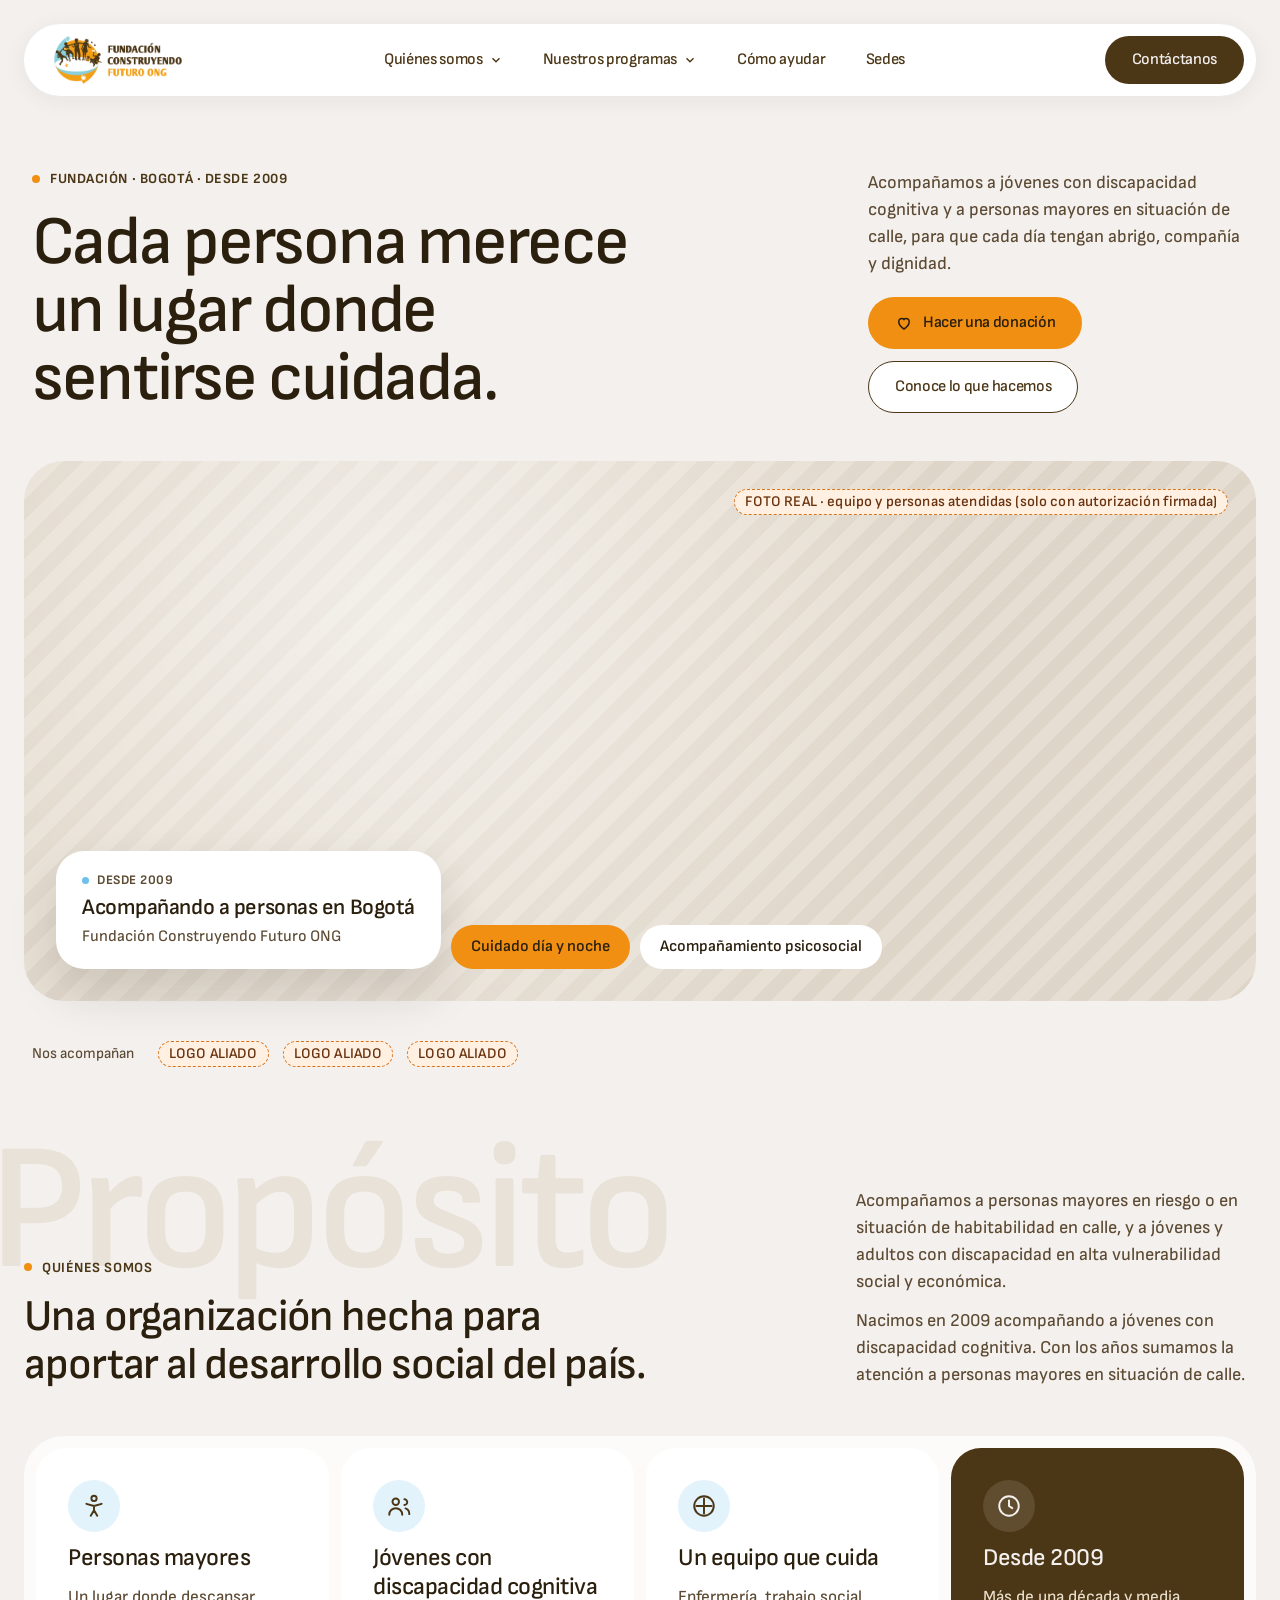
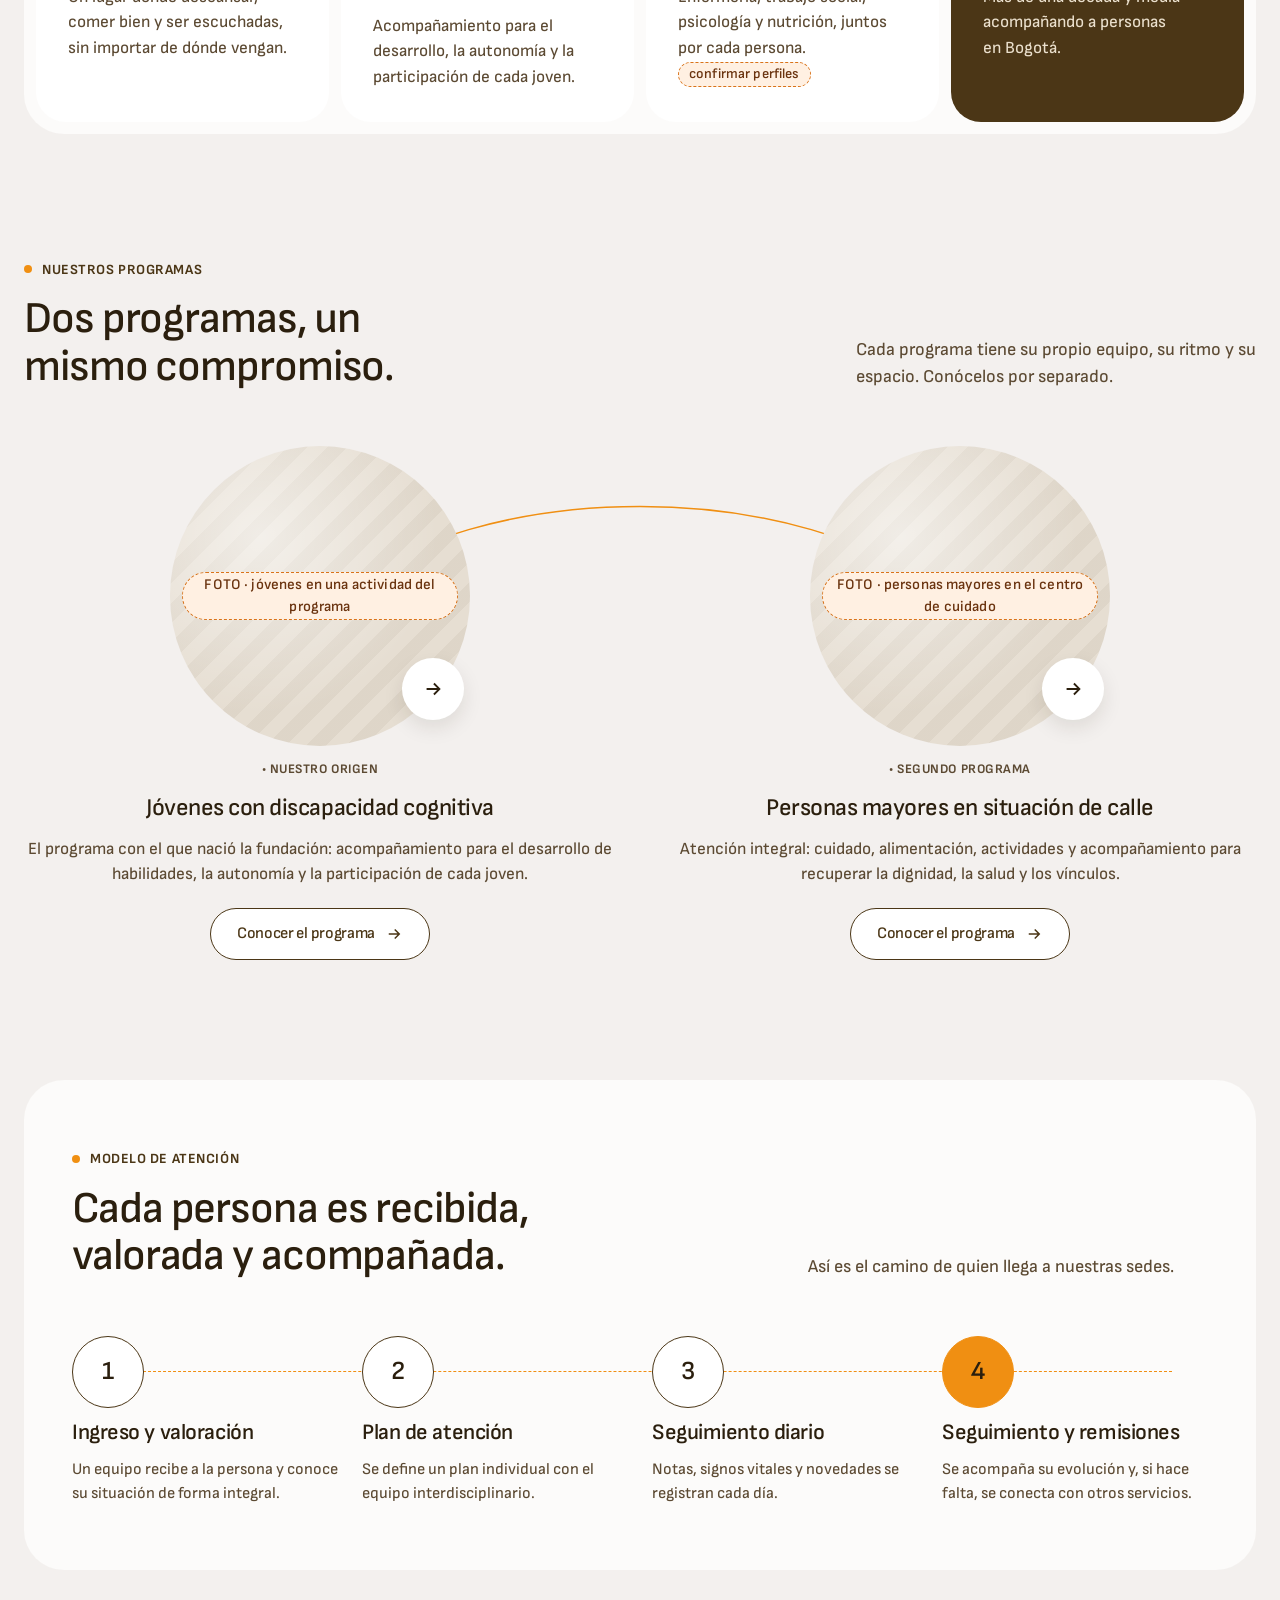
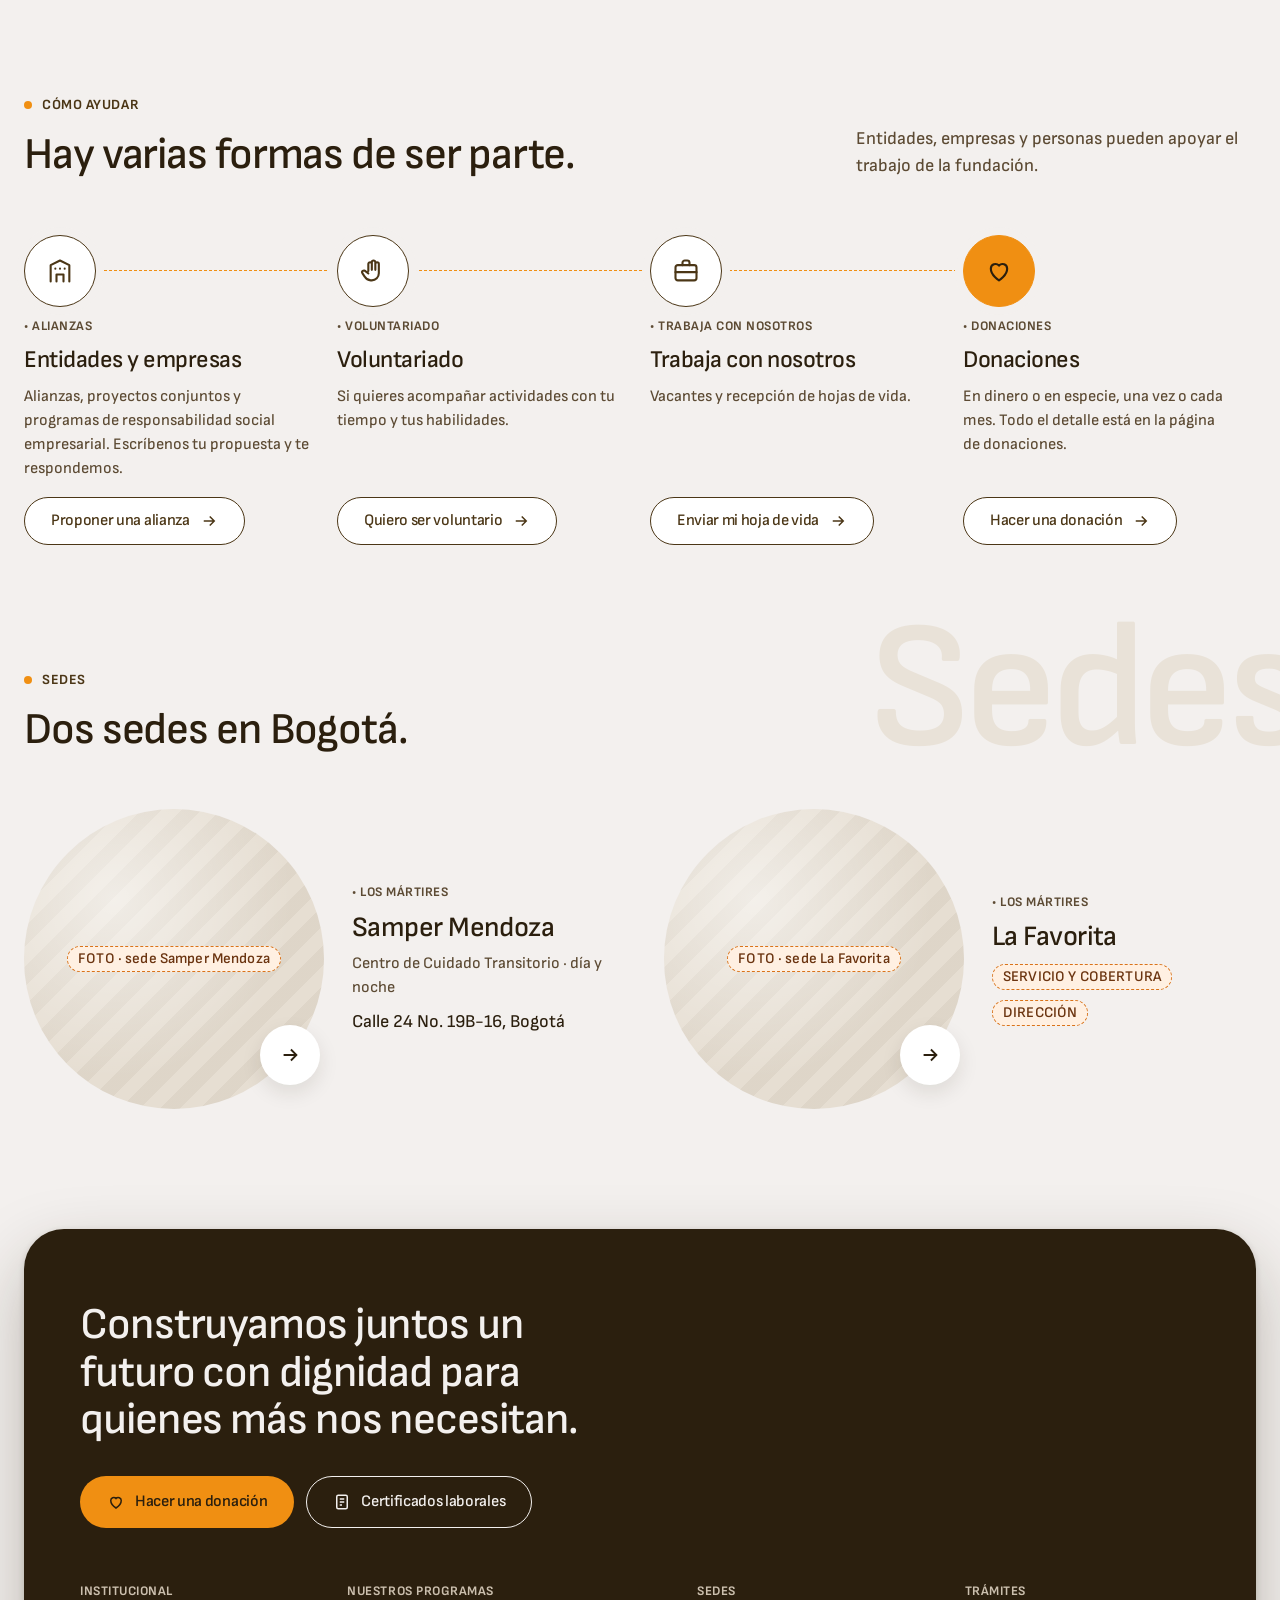
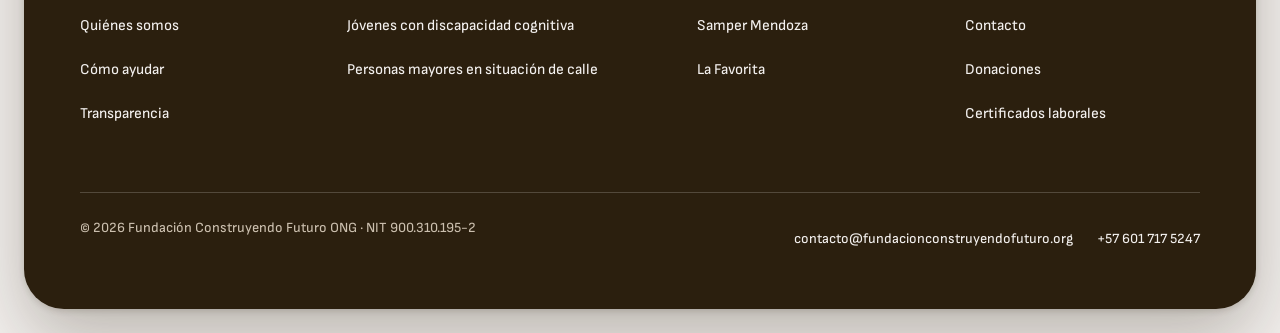
==== index.html @ d1c0255c "Web nueva Fundación Construyendo Futuro v1.2 (propuesta B, en revisión) Sitio estático de 10 páginas" ====
<!doctype html>
<html lang="es">
<head>
<meta charset="utf-8">
<meta name="viewport" content="width=device-width, initial-scale=1">
<title>Fundación Construyendo Futuro — Cuidamos a quienes más lo necesitan</title>
<meta name="description" content="Fundación Construyendo Futuro ONG, Bogotá, desde 2009: acompañamos a jóvenes con discapacidad cognitiva y a personas mayores en situación de calle.">
<meta name="theme-color" content="#F3F0EE">
<meta name="robots" content="noindex, nofollow">
<meta property="og:title" content="Fundación Construyendo Futuro — Cuidamos a quienes más lo necesitan">
<meta property="og:description" content="Fundación Construyendo Futuro ONG, Bogotá, desde 2009: acompañamos a jóvenes con discapacidad cognitiva y a personas mayores en situación de calle.">
<meta property="og:type" content="website">
<meta property="og:locale" content="es_CO">
<link rel="icon" href="assets/img/logo-fcf.png">
<link rel="preconnect" href="https://fonts.googleapis.com">
<link rel="preconnect" href="https://fonts.gstatic.com" crossorigin>
<link rel="stylesheet" href="https://fonts.googleapis.com/css2?family=Sofia+Sans:wght@400..800&amp;display=swap">
<link rel="stylesheet" href="assets/css/styles.css">
<script>document.documentElement.classList.add('js');</script>
</head>
<body>
<a class="skip-link" href="#contenido">Saltar al contenido</a>

<header class="site-header">
  <nav class="nav" aria-label="Principal">
    <a class="nav__brand" href="index.html" aria-label="Fundación Construyendo Futuro, inicio">
      <img src="assets/img/logo-fcf.png" alt="Fundación Construyendo Futuro ONG" width="133" height="52">
    </a>

    <button class="nav__toggle" type="button" data-nav-toggle aria-expanded="false" aria-controls="nav-panel" aria-label="Abrir menú">
      <svg class="ico-open" width="22" height="22" viewBox="0 0 24 24" aria-hidden="true" fill="none" stroke="currentColor" stroke-width="2.2" stroke-linecap="round"><path d="M4 7h16M4 12h16M4 17h16"/></svg>
      <svg class="ico-close" width="22" height="22" viewBox="0 0 24 24" aria-hidden="true" fill="none" stroke="currentColor" stroke-width="2.2" stroke-linecap="round"><path d="M6 6l12 12M18 6L6 18"/></svg>
    </button>

    <div class="nav__panel" id="nav-panel" data-nav-panel>
      <ul class="nav__links">
        <li class="dropdown" data-dropdown>
          <button class="nav__link" type="button" data-dropdown-btn aria-expanded="false" aria-controls="menu-quienes">Quiénes somos <svg class="nav__chevron" width="14" height="14" viewBox="0 0 24 24" aria-hidden="true" fill="none" stroke="currentColor" stroke-width="2.4"><path d="M6 9l6 6 6-6"/></svg></button>
          <div class="dropdown__menu" id="menu-quienes">
            <a class="dropdown__item" href="index.html#nosotros"><strong>Nuestro propósito</strong><span>A quién acompañamos y por qué</span></a>
            <a class="dropdown__item" href="transparencia.html"><strong>Transparencia</strong><span>Informes de gestión y política de datos</span></a>
          </div>
        </li>
        <li class="dropdown" data-dropdown>
          <button class="nav__link" type="button" data-dropdown-btn aria-expanded="false" aria-controls="menu-programas">Nuestros programas <svg class="nav__chevron" width="14" height="14" viewBox="0 0 24 24" aria-hidden="true" fill="none" stroke="currentColor" stroke-width="2.4"><path d="M6 9l6 6 6-6"/></svg></button>
          <div class="dropdown__menu" id="menu-programas">
            <a class="dropdown__item" href="programa-jovenes.html"><strong>Jóvenes con discapacidad cognitiva</strong><span>Nuestro primer programa</span></a>
            <a class="dropdown__item" href="programa-personas-mayores.html"><strong>Personas mayores</strong><span>En situación de calle</span></a>
          </div>
        </li>
        <li><a class="nav__link" href="como-ayudar.html">Cómo ayudar</a></li>
        <li><a class="nav__link" href="sedes.html">Sedes</a></li>
      </ul>
      <a class="btn btn-primary nav__cta" href="contacto.html">Contáctanos</a>
    </div>
  </nav>
</header>

<main id="contenido">

<!-- Hero -->
<section class="hero container-wide" aria-labelledby="h-hero">
  <div class="hero__grid">
    <div class="hero__title" data-reveal>
      <span class="eyebrow">Fundación · Bogotá · Desde 2009</span>
      <h1 id="h-hero">Cada persona merece un lugar donde sentirse cuidada.</h1>
    </div>
    <div class="hero__side" data-reveal>
      <p>Acompañamos a jóvenes con discapacidad cognitiva y a personas mayores en situación de calle, para que cada día tengan abrigo, compañía y dignidad.</p>
      <div class="hero__ctas">
        <a class="btn btn-donate" href="donaciones.html"><svg width="18" height="18" viewBox="0 0 24 24" aria-hidden="true" fill="none" stroke="currentColor" stroke-width="2"><path d="M12 20s-7-4.4-7-10a4 4 0 0 1 7-2.6A4 4 0 0 1 19 10c0 5.6-7 10-7 10z"/></svg> Hacer una donación</a>
        <a class="btn btn-outline" href="programas.html">Conoce lo que hacemos</a>
      </div>
    </div>
  </div>

  <div class="frame" data-reveal>
    <div class="frame__photo ph-img" role="img" aria-label="Espacio para fotografía del equipo con las personas que acompañamos">
      <span class="pendiente">FOTO REAL · equipo y personas atendidas (solo con autorización firmada)</span>
    </div>
    <div class="frame__badges">
      <div class="badge-card">
        <span class="kicker">Desde 2009</span>
        <strong>Acompañando a personas en Bogotá</strong>
        <span class="sub">Fundación Construyendo Futuro ONG</span>
      </div>
      <span class="pill pill--orange">Cuidado día y noche</span>
      <span class="pill pill--white">Acompañamiento psicosocial</span>
    </div>
  </div>
</section>

<!-- Aliados -->
<section class="container-wide" aria-label="Entidades aliadas">
  <div class="allies" data-reveal>
    <span class="allies__label">Nos acompañan</span>
    <span class="pendiente">LOGO ALIADO</span> <span class="pendiente">LOGO ALIADO</span> <span class="pendiente">LOGO ALIADO</span>
  </div>
</section>

<!-- Quiénes somos -->
<section class="section container-wide" id="nosotros" aria-labelledby="h-nosotros">
  <div class="ghost-word ghost-word--left" aria-hidden="true">Propósito</div>
  <div class="head" data-reveal>
    <div class="head__main">
      <span class="eyebrow">Quiénes somos</span>
      <h2 id="h-nosotros">Una organización hecha para aportar al desarrollo social del país.</h2>
    </div>
    <div class="head__aside">
      <p>Acompañamos a personas mayores en riesgo o en situación de habitabilidad en calle, y a jóvenes y adultos con discapacidad en alta vulnerabilidad social y económica.</p>
      <p style="margin-top:12px">Nacimos en 2009 acompañando a jóvenes con discapacidad cognitiva. Con los años sumamos la atención a personas mayores en situación de calle.</p>
    </div>
  </div>
  <div class="lifted">
    <article class="value-card" data-reveal><span class="ico" aria-hidden="true"><svg width="26" height="26" viewBox="0 0 24 24" fill="none" stroke="currentColor" stroke-width="1.8" stroke-linecap="round" stroke-linejoin="round"><circle cx="12" cy="5" r="2.4"/><path d="M5 10l7 2 7-2M12 12v4l-3 5M12 16l3 5"/></svg></span><h3>Personas mayores</h3><p>Un lugar donde descansar, comer bien y ser escuchadas, sin importar de dónde vengan.</p></article>
    <article class="value-card" data-reveal><span class="ico" aria-hidden="true"><svg width="26" height="26" viewBox="0 0 24 24" fill="none" stroke="currentColor" stroke-width="1.8" stroke-linecap="round" stroke-linejoin="round"><circle cx="9" cy="8" r="3"/><path d="M3 20c0-3.5 2.7-6 6-6s6 2.5 6 6M17 11a2.6 2.6 0 1 0 0-5.2M18 14.2c2 .6 3.5 2.4 3.5 5.3"/></svg></span><h3>Jóvenes con discapacidad cognitiva</h3><p>Acompañamiento para el desarrollo, la autonomía y la participación de cada joven.</p></article>
    <article class="value-card" data-reveal><span class="ico" aria-hidden="true"><svg width="26" height="26" viewBox="0 0 24 24" fill="none" stroke="currentColor" stroke-width="1.8" stroke-linecap="round" stroke-linejoin="round"><path d="M12 5v14M5 12h14"/><circle cx="12" cy="12" r="9"/></svg></span><h3>Un equipo que cuida</h3><p>Enfermería, trabajo social, psicología y nutrición, juntos por cada persona. <span class="pendiente">confirmar perfiles</span></p></article>
    <article class="value-card value-card--dark" data-reveal><span class="ico" aria-hidden="true"><svg width="26" height="26" viewBox="0 0 24 24" fill="none" stroke="currentColor" stroke-width="1.8" stroke-linecap="round" stroke-linejoin="round"><circle cx="12" cy="12" r="9"/><path d="M12 7v5l3 2"/></svg></span><h3>Desde 2009</h3><p>Más de una década y media acompañando a personas en Bogotá.</p></article>
  </div>
</section>

<!-- Programas: dos poblaciones, conectadas por una órbita -->
<section class="section container-wide" id="servicios" aria-labelledby="h-prog">
  <div class="head" data-reveal>
    <div class="head__main">
      <span class="eyebrow">Nuestros programas</span>
      <h2 id="h-prog">Dos programas, un mismo compromiso.</h2>
    </div>
    <p class="head__aside">Cada programa tiene su propio equipo, su ritmo y su espacio. Conócelos por separado.</p>
  </div>
  <div class="orbit orbit--two">
    <svg class="orbit__svg" aria-hidden="true" viewBox="0 0 1200 220" focusable="false">
      <path class="orbit__path" pathLength="1" d="M300 110 C 440 -10, 760 -10, 900 110"/>
    </svg>
    <div class="circles circles--two">
      <article class="circle-item circle-item--big" data-reveal>
        <div class="wrap"><div class="portrait ph-img" role="img" aria-label="Espacio para fotografía: jóvenes en una actividad del programa"><span class="pendiente">FOTO · jóvenes en una actividad del programa</span></div><a class="sat" href="programa-jovenes.html" aria-label="Conocer el programa de jóvenes con discapacidad cognitiva"><svg width="22" height="22" viewBox="0 0 24 24" aria-hidden="true" fill="none" stroke="currentColor" stroke-width="2"><path d="M5 12h14M13 6l6 6-6 6"/></svg></a></div>
        <span class="tag">Nuestro origen</span>
        <h3>Jóvenes con discapacidad cognitiva</h3>
        <p>El programa con el que nació la fundación: acompañamiento para el desarrollo de habilidades, la autonomía y la participación de cada joven.</p>
        <a class="btn btn-outline" href="programa-jovenes.html">Conocer el programa <svg width="18" height="18" viewBox="0 0 24 24" aria-hidden="true" fill="none" stroke="currentColor" stroke-width="2"><path d="M5 12h14M13 6l6 6-6 6"/></svg></a>
      </article>
      <article class="circle-item circle-item--big" data-reveal>
        <div class="wrap"><div class="portrait ph-img" role="img" aria-label="Espacio para fotografía: personas mayores en el centro de cuidado"><span class="pendiente">FOTO · personas mayores en el centro de cuidado</span></div><a class="sat" href="programa-personas-mayores.html" aria-label="Conocer el programa de personas mayores en situación de calle"><svg width="22" height="22" viewBox="0 0 24 24" aria-hidden="true" fill="none" stroke="currentColor" stroke-width="2"><path d="M5 12h14M13 6l6 6-6 6"/></svg></a></div>
        <span class="tag">Segundo programa</span>
        <h3>Personas mayores en situación de calle</h3>
        <p>Atención integral: cuidado, alimentación, actividades y acompañamiento para recuperar la dignidad, la salud y los vínculos.</p>
        <a class="btn btn-outline" href="programa-personas-mayores.html">Conocer el programa <svg width="18" height="18" viewBox="0 0 24 24" aria-hidden="true" fill="none" stroke="currentColor" stroke-width="2"><path d="M5 12h14M13 6l6 6-6 6"/></svg></a>
      </article>
    </div>
  </div>
</section>

<!-- Modelo de atención -->
<section class="section container-wide" id="modelo" aria-labelledby="h-modelo">
  <div class="panel" data-reveal>
    <div class="head">
      <div class="head__main">
        <span class="eyebrow">Modelo de atención</span>
        <h2 id="h-modelo">Cada persona es recibida, valorada y acompañada.</h2>
      </div>
      <p class="head__aside">Así es el camino de quien llega a nuestras sedes.</p>
    </div>
    <div class="steps">
      <div class="steps__line" aria-hidden="true"></div>
      <ol>
        <li class="step"><span class="step__n" aria-hidden="true">1</span><strong>Ingreso y valoración</strong><span class="d">Un equipo recibe a la persona y conoce su situación de forma integral.</span></li>
        <li class="step"><span class="step__n" aria-hidden="true">2</span><strong>Plan de atención</strong><span class="d">Se define un plan individual con el equipo interdisciplinario.</span></li>
        <li class="step"><span class="step__n" aria-hidden="true">3</span><strong>Seguimiento diario</strong><span class="d">Notas, signos vitales y novedades se registran cada día.</span></li>
        <li class="step step--last"><span class="step__n" aria-hidden="true">4</span><strong>Seguimiento y remisiones</strong><span class="d">Se acompaña su evolución y, si hace falta, se conecta con otros servicios.</span></li>
      </ol>
    </div>
  </div>
</section>

<!-- Cómo ayudar -->
<section class="section container-wide" id="ayudar" aria-labelledby="h-ayudar">
  <div class="head" data-reveal>
    <div class="head__main">
      <span class="eyebrow">Cómo ayudar</span>
      <h2 id="h-ayudar">Hay varias formas de ser parte.</h2>
    </div>
    <p class="head__aside">Entidades, empresas y personas pueden apoyar el trabajo de la fundación.</p>
  </div>
  
    <div class="connect">
      <div class="connect__line" aria-hidden="true"></div>
      <ol class="connect__list">
        <li class="connect__item" data-reveal>
          <span class="connect__node" aria-hidden="true"><svg width="28" height="28" viewBox="0 0 24 24" fill="none" stroke="currentColor" stroke-width="1.8" stroke-linecap="round" stroke-linejoin="round"><path d="M4 21V7l8-4 8 4v14M9 21v-6h6v6M8 10h.01M12 10h.01M16 10h.01"/></svg></span>
          <span class="tag">Alianzas</span>
          <h3>Entidades y empresas</h3>
          <p>Alianzas, proyectos conjuntos y programas de responsabilidad social empresarial. Escríbenos tu propuesta y te respondemos.</p>
          <a class="btn btn-outline" href="contacto.html?motivo=entidad">Proponer una alianza <svg width="18" height="18" viewBox="0 0 24 24" aria-hidden="true" fill="none" stroke="currentColor" stroke-width="2"><path d="M5 12h14M13 6l6 6-6 6"/></svg></a>
        </li>
        <li class="connect__item" data-reveal>
          <span class="connect__node" aria-hidden="true"><svg width="28" height="28" viewBox="0 0 24 24" fill="none" stroke="currentColor" stroke-width="1.8" stroke-linecap="round" stroke-linejoin="round"><path d="M8 12V6a1.5 1.5 0 0 1 3 0v5M11 11V4.5a1.5 1.5 0 0 1 3 0V11M14 11V6a1.5 1.5 0 0 1 3 0v8a6 6 0 0 1-6 6h-1a6 6 0 0 1-5-3l-2-3a1.5 1.5 0 0 1 2.4-1.8L8 14"/></svg></span>
          <span class="tag">Voluntariado</span>
          <h3>Voluntariado</h3>
          <p>Si quieres acompañar actividades con tu tiempo y tus habilidades.</p>
          <a class="btn btn-outline" href="contacto.html?motivo=ayudar">Quiero ser voluntario <svg width="18" height="18" viewBox="0 0 24 24" aria-hidden="true" fill="none" stroke="currentColor" stroke-width="2"><path d="M5 12h14M13 6l6 6-6 6"/></svg></a>
        </li>
        <li class="connect__item" data-reveal>
          <span class="connect__node" aria-hidden="true"><svg width="28" height="28" viewBox="0 0 24 24" fill="none" stroke="currentColor" stroke-width="1.8" stroke-linecap="round" stroke-linejoin="round"><rect x="3" y="7" width="18" height="13" rx="2"/><path d="M9 7V5a2 2 0 0 1 2-2h2a2 2 0 0 1 2 2v2M3 13h18"/></svg></span>
          <span class="tag">Trabaja con nosotros</span>
          <h3>Trabaja con nosotros</h3>
          <p>Vacantes y recepción de hojas de vida.</p>
          <a class="btn btn-outline" href="contacto.html?motivo=empleo">Enviar mi hoja de vida <svg width="18" height="18" viewBox="0 0 24 24" aria-hidden="true" fill="none" stroke="currentColor" stroke-width="2"><path d="M5 12h14M13 6l6 6-6 6"/></svg></a>
        </li>
        <li class="connect__item connect__item--last" data-reveal>
          <span class="connect__node" aria-hidden="true"><svg width="28" height="28" viewBox="0 0 24 24" fill="none" stroke="currentColor" stroke-width="1.8" stroke-linecap="round" stroke-linejoin="round"><path d="M12 20s-7-4.4-7-10a4 4 0 0 1 7-2.6A4 4 0 0 1 19 10c0 5.6-7 10-7 10z"/></svg></span>
          <span class="tag">Donaciones</span>
          <h3>Donaciones</h3>
          <p>En dinero o en especie, una vez o cada mes. Todo el detalle está en la página de donaciones.</p>
          <a class="btn btn-outline" href="donaciones.html">Hacer una donación <svg width="18" height="18" viewBox="0 0 24 24" aria-hidden="true" fill="none" stroke="currentColor" stroke-width="2"><path d="M5 12h14M13 6l6 6-6 6"/></svg></a>
        </li>
      </ol>
    </div>
</section>

<!-- Sedes -->
<section class="section container-wide" id="sedes" aria-labelledby="h-sedes">
  <div class="ghost-word ghost-word--right" aria-hidden="true">Sedes</div>
  <div class="head" data-reveal>
    <div class="head__main">
      <span class="eyebrow">Sedes</span>
      <h2 id="h-sedes">Dos sedes en Bogotá.</h2>
    </div>
  </div>
  <div class="sedes-home">
    <article class="sede-mini" data-reveal>
      <div class="wrap"><div class="portrait ph-img" role="img" aria-label="Espacio para fotografía: sede Samper Mendoza"><span class="pendiente">FOTO · sede Samper Mendoza</span></div><a class="sat" href="sedes.html#samper-mendoza" aria-label="Conocer la sede Samper Mendoza"><svg width="22" height="22" viewBox="0 0 24 24" aria-hidden="true" fill="none" stroke="currentColor" stroke-width="2"><path d="M5 12h14M13 6l6 6-6 6"/></svg></a></div>
      <div class="sede-mini__text">
        <span class="tag">Los Mártires</span>
        <h3>Samper Mendoza</h3>
        <span class="d">Centro de Cuidado Transitorio · día y noche</span>
        <span>Calle 24 No. 19B-16, Bogotá</span>
      </div>
    </article>
    <article class="sede-mini" data-reveal>
      <div class="wrap"><div class="portrait ph-img" role="img" aria-label="Espacio para fotografía: sede La Favorita"><span class="pendiente">FOTO · sede La Favorita</span></div><a class="sat" href="sedes.html#la-favorita" aria-label="Conocer la sede La Favorita"><svg width="22" height="22" viewBox="0 0 24 24" aria-hidden="true" fill="none" stroke="currentColor" stroke-width="2"><path d="M5 12h14M13 6l6 6-6 6"/></svg></a></div>
      <div class="sede-mini__text">
        <span class="tag">Los Mártires</span>
        <h3>La Favorita</h3>
        <span><span class="pendiente">SERVICIO Y COBERTURA</span></span>
        <span><span class="pendiente">DIRECCIÓN</span></span>
      </div>
    </article>
  </div>
</section>

</main>

<footer class="site-footer on-dark">
  <div class="footer__inner">
    <div class="footer__top">
      <p class="footer__claim">Construyamos juntos un futuro con dignidad para quienes más nos necesitan.</p>
      <div class="footer__actions">
        <a class="btn btn-donate" href="donaciones.html"><svg width="18" height="18" viewBox="0 0 24 24" aria-hidden="true" fill="none" stroke="currentColor" stroke-width="2"><path d="M12 20s-7-4.4-7-10a4 4 0 0 1 7-2.6A4 4 0 0 1 19 10c0 5.6-7 10-7 10z"/></svg> Hacer una donación</a>
        <a class="btn btn-outline-light" href="certificados.html"><svg width="18" height="18" viewBox="0 0 24 24" aria-hidden="true" fill="none" stroke="currentColor" stroke-width="2"><rect x="5" y="3" width="14" height="18" rx="2"/><path d="M9 8h6M9 12h6M9 16h3"/></svg> Certificados laborales</a>
      </div>
    </div>

    <div class="footer__cols">
      <nav class="footer__col" aria-labelledby="f-inst">
        <h2 id="f-inst">Institucional</h2>
        <a href="index.html#nosotros">Quiénes somos</a>
        <a href="como-ayudar.html">Cómo ayudar</a>
        <a href="transparencia.html">Transparencia</a>
      </nav>
      <nav class="footer__col footer__col--programs" aria-labelledby="f-prog">
        <h2 id="f-prog">Nuestros programas</h2>
        <a href="programa-jovenes.html">Jóvenes con discapacidad cognitiva</a>
        <a href="programa-personas-mayores.html">Personas mayores en situación de calle</a>
      </nav>
      <nav class="footer__col" aria-labelledby="f-sedes">
        <h2 id="f-sedes">Sedes</h2>
        <a href="sedes.html#samper-mendoza">Samper Mendoza</a>
        <a href="sedes.html#la-favorita">La Favorita</a>
      </nav>
      <nav class="footer__col" aria-labelledby="f-tram">
        <h2 id="f-tram">Trámites</h2>
        <a href="contacto.html">Contacto</a>
        <a href="donaciones.html">Donaciones</a>
        <a href="certificados.html">Certificados laborales</a>
      </nav>
    </div>

    <div class="footer__legal">
      <span>© 2026 Fundación Construyendo Futuro ONG · NIT 900.310.195-2</span>
      <span class="contact-links"><a href="mailto:contacto@fundacionconstruyendofuturo.org">contacto@fundacionconstruyendofuturo.org</a><a href="tel:+576017175247">+57 601 717 5247</a></span>
    </div>
  </div>
</footer>

<script src="assets/js/main.js" defer></script>
</body>
</html>
---- assets/css/styles.css ----
/* ==========================================================
   Fundación Construyendo Futuro ONG — styles.css
   Sistema de diseño: HANDOFF §3. Solo una fuente: Sofia Sans.
   ========================================================== */

/* ---------- Tokens ---------- */
:root {
  --ink: #2B1F0E;
  --brand-brown: #4B3616;
  --brand-orange: #F08F12;
  --brand-sky: #6CC0EB;
  --sky-soft: #E3F3FC;
  --orange-soft: #FDF1DD;
  --canvas: #F3F0EE;
  --canvas-lifted: #FCFBFA;
  --surface: #FFFFFF;
  --muted: #5C4A33;
  --hairline: #F1ECE4;
  --hairline-strong: #EAE3D8;
  --ghost: #E9E2D8;
  --footer-muted: #CBBFAE;

  --radius-pill: 999px;
  --radius-card: 30px;
  --radius-block: 40px;

  --ease-out: cubic-bezier(.2, .8, .2, 1);
  --ease-out-strong: cubic-bezier(.23, 1, .32, 1);

  --shadow-nav: 0 4px 24px rgba(43, 31, 14, .06);
  --shadow-pop: 0 24px 48px rgba(43, 31, 14, .14);
  --shadow-sat: 0 8px 20px rgba(43, 31, 14, .10);

  --maxw: 1240px;
  --maxw-wide: 1288px;
}

/* ---------- Base ---------- */
*, *::before, *::after { box-sizing: border-box; }

html { scroll-behavior: smooth; -webkit-text-size-adjust: 100%; }

body {
  margin: 0;
  background: var(--canvas);
  color: var(--ink);
  font-family: 'Sofia Sans', system-ui, -apple-system, 'Segoe UI', sans-serif;
  font-size: 1.125rem;
  font-weight: 450;
  line-height: 1.5;
  overflow-x: hidden;
}

img, svg { max-width: 100%; }
img { display: block; height: auto; }

a { color: var(--brand-brown); }
@media (hover: hover) and (pointer: fine) {
  a:hover { color: var(--ink); }
}


:focus-visible {
  outline: 3px solid var(--brand-brown);
  outline-offset: 3px;
}
/* En fondos oscuros el foco cambia de color para mantener contraste */
.on-dark :focus-visible { outline-color: var(--canvas); }

.skip-link {
  position: absolute;
  left: 16px;
  top: -80px;
  z-index: 100;
  background: var(--brand-brown);
  color: var(--canvas);
  padding: 12px 20px;
  border-radius: var(--radius-pill);
  text-decoration: none;
  font-weight: 600;
}
.skip-link:focus { top: 16px; }

.sr-only {
  position: absolute !important;
  width: 1px; height: 1px;
  margin: -1px; padding: 0;
  overflow: hidden;
  clip: rect(0, 0, 0, 0);
  white-space: nowrap;
  border: 0;
}

/* ---------- Tipografía ---------- */
h1, h2, h3, h4 { margin: 0; color: var(--ink); font-weight: 500; }

h1 { font-size: clamp(2.5rem, 6vw, 4.25rem); line-height: 1; letter-spacing: -0.03em; }
h2 { font-size: clamp(2rem, 4.2vw, 2.75rem); line-height: 1.08; letter-spacing: -0.025em; }
h3 { font-size: clamp(1.375rem, 2.4vw, 1.75rem); line-height: 1.2; letter-spacing: -0.02em; }

p { margin: 0; }
.lead { color: var(--muted); }
.num { font-variant-numeric: tabular-nums; }

/* Etiqueta (eyebrow) */
.eyebrow {
  display: inline-flex;
  align-items: center;
  gap: 10px;
  font-size: 0.875rem;
  font-weight: 700;
  letter-spacing: .04em;
  text-transform: uppercase;
  color: var(--brand-brown);
}
.eyebrow::before {
  content: "";
  width: 8px; height: 8px;
  border-radius: 50%;
  background: var(--brand-orange);
  flex: none;
}

/* ---------- Layout ---------- */
.container { max-width: var(--maxw); margin: 0 auto; padding: 0 24px; }
.container-wide { max-width: var(--maxw-wide); margin: 0 auto; padding: 0 24px; }

.section { padding-top: 120px; position: relative; }

/* Palabra gigante de fondo (decorativa, aria-hidden en el HTML) */
.ghost-word {
  position: absolute;
  top: 56px;
  font-size: clamp(6rem, 14vw, 11.25rem);
  font-weight: 600;
  letter-spacing: -0.04em;
  line-height: 1;
  color: var(--ghost);
  white-space: nowrap;
  pointer-events: none;
  user-select: none;
}

/* ---------- Botones ---------- */
.btn {
  display: inline-flex;
  align-items: center;
  justify-content: center;
  gap: 10px;
  min-height: 52px;
  padding: 0 26px;
  border-radius: var(--radius-pill);
  border: 1.5px solid transparent;
  font: inherit;
  font-weight: 500;
  font-size: 1rem;
  letter-spacing: -0.02em;
  text-decoration: none;
  cursor: pointer;
  transition: transform 160ms var(--ease-out), background-color 160ms var(--ease-out);
}
.btn:active { transform: scale(.97); }

/* .btn.btn-* (0,2,0 / 0,3,0 en hover) gana siempre, tanto para <a> como para <button>,  a reglas genéricas como
   `a:hover` o `.site-footer a`; así el color del texto nunca se pierde. */
.btn.btn-primary { color: var(--canvas); }
@media (hover: hover) and (pointer: fine) {
  .btn.btn-primary:hover { color: var(--canvas); }
}
.btn-primary { background: var(--brand-brown); }
@media (hover: hover) and (pointer: fine) {
  .btn-primary:hover { background: var(--ink); }
}


.btn.btn-outline { color: var(--brand-brown); }
@media (hover: hover) and (pointer: fine) {
  .btn.btn-outline:hover { color: var(--brand-brown); }
}

.btn-outline { background: var(--surface); border-color: var(--brand-brown); }
@media (hover: hover) and (pointer: fine) {
  .btn-outline:hover { background: var(--canvas-lifted); }
}


.btn.btn-donate { color: var(--ink); }
@media (hover: hover) and (pointer: fine) {
  .btn.btn-donate:hover { color: var(--ink); }
}

.btn-donate { background: var(--brand-orange); font-weight: 600; }
@media (hover: hover) and (pointer: fine) {
  .btn-donate:hover { background: #F59B2C; }
}


.btn.btn-outline-light { color: var(--canvas); }
@media (hover: hover) and (pointer: fine) {
  .btn.btn-outline-light:hover { color: var(--canvas); }
}

.btn-outline-light { border-color: var(--canvas); background: transparent; }
@media (hover: hover) and (pointer: fine) {
  .btn-outline-light:hover { background: rgba(243, 240, 238, .1); }
}


.btn svg { flex: none; }

/* Botón satélite (flecha pegada a los retratos circulares) */
.sat {
  position: absolute;
  width: 58px; height: 58px;
  border-radius: 50%;
  background: var(--surface);
  box-shadow: var(--shadow-sat);
  display: flex;
  align-items: center;
  justify-content: center;
  color: var(--ink);
  transition: transform 220ms var(--ease-out);
}
@media (hover: hover) and (pointer: fine) {
  .sat:hover { transform: translateX(4px); color: var(--ink); }
}


/* ---------- Retratos y marcadores de foto ---------- */
.portrait { position: relative; border-radius: 50%; overflow: hidden; }
.portrait img { width: 100%; height: 100%; object-fit: cover; transition: transform 400ms var(--ease-out-strong); }
@media (hover: hover) and (pointer: fine) {
  .portrait:hover img { transform: scale(1.03); }
}


/* ---------- Datos pendientes (HANDOFF §7) ---------- */
.pendiente {
  display: inline-block;
  border: 1.5px dashed #D9731A;
  background: #FFF0E2;
  color: #6B3410;
  border-radius: var(--radius-pill);
  padding: 1px 10px;
  font-size: .82em;
  font-weight: 600;
  letter-spacing: .01em;
}

.ph-img {
  background-color: #E6DED2;
  background-image:
    radial-gradient(circle at 30% 30%, rgba(255, 255, 255, .55), transparent 60%),
    repeating-linear-gradient(135deg, rgba(75, 54, 22, .05) 0 14px, transparent 14px 28px);
}

/* ==========================================================
   HEADER — cápsula flotante
   ========================================================== */
.site-header { padding: 24px 24px 0; position: relative; z-index: 50; }

.nav {
  max-width: var(--maxw);
  margin: 0 auto;
  background: var(--surface);
  border-radius: var(--radius-pill);
  box-shadow: var(--shadow-nav);
  padding: 10px 12px 10px 28px;
  display: flex;
  align-items: center;
  justify-content: space-between;
  gap: 12px 24px;
}

.nav__brand { display: flex; align-items: center; flex: none; }
.nav__brand img { height: 52px; width: auto; }

.nav__links {
  display: flex;
  align-items: center;
  gap: 4px 36px;
  list-style: none;
  margin: 0;
  padding: 0;
}

.nav__link {
  display: inline-flex;
  align-items: center;
  gap: 6px;
  min-height: 44px;
  padding: 0 2px;
  background: none;
  border: 0;
  font: inherit;
  font-size: 1rem;
  font-weight: 500;
  letter-spacing: -0.02em;
  color: var(--brand-brown);
  text-decoration: none;
  cursor: pointer;
}
@media (hover: hover) and (pointer: fine) {
  .nav__link:hover {
  color: var(--ink);
  text-decoration: underline;
  text-decoration-color: var(--brand-orange);
  text-decoration-thickness: 2px;
  text-underline-offset: 8px;
}
}

.nav__link[aria-current="page"] {
  color: var(--ink);
  text-decoration: underline;
  text-decoration-color: var(--brand-orange);
  text-decoration-thickness: 2px;
  text-underline-offset: 8px;
}

.nav__chevron { transition: transform 200ms var(--ease-out); }
.nav__link[aria-expanded="true"] .nav__chevron { transform: rotate(180deg); }

.nav__cta { flex: none; min-height: 48px; padding: 0 26px; }

/* Desplegable "Quiénes somos" */
.dropdown { position: relative; }

.dropdown__menu {
  position: absolute;
  top: 54px;
  left: -16px;
  z-index: 20;
  min-width: 270px;
  background: var(--surface);
  border-radius: 24px;
  box-shadow: var(--shadow-pop);
  padding: 8px;
  display: flex;
  flex-direction: column;
  opacity: 0;
  transform: translateY(-6px);
  visibility: hidden;
  pointer-events: none;
  transform-origin: top left;
  transition: opacity 120ms var(--ease-out), transform 120ms var(--ease-out), visibility 0s linear 120ms;
}
.dropdown.is-open .dropdown__menu {
  opacity: 1;
  transform: translateY(0);
  visibility: visible;
  pointer-events: auto;
  transition: opacity 180ms var(--ease-out), transform 180ms var(--ease-out), visibility 0s;
}

.dropdown__item {
  display: flex;
  flex-direction: column;
  gap: 2px;
  padding: 12px 16px;
  min-height: 44px;
  border-radius: 16px;
  text-decoration: none;
  color: var(--ink);
}
.dropdown__item strong { font-weight: 600; font-size: 1rem; }
.dropdown__item span { font-size: 0.875rem; color: var(--muted); }
@media (hover: hover) and (pointer: fine) {
  .dropdown__item:hover { background: var(--canvas-lifted); color: var(--ink); }
}


/* Botón hamburguesa (solo móvil) */
.nav__toggle {
  display: none;
  align-items: center;
  justify-content: center;
  width: 48px; height: 48px;
  border-radius: 50%;
  border: 0;
  background: var(--canvas);
  color: var(--brand-brown);
  cursor: pointer;
  transition: transform 160ms var(--ease-out);
}
.nav__toggle:active { transform: scale(.95); }
.nav__toggle .ico-close { display: none; }
.nav__toggle[aria-expanded="true"] .ico-open { display: none; }
.nav__toggle[aria-expanded="true"] .ico-close { display: block; }

/* Móvil / tablet: menú hamburguesa */
@media (max-width: 960px) {
  .nav {
    flex-wrap: wrap;
    border-radius: 32px;
    padding: 10px 12px 10px 20px;
  }
  .nav__toggle { display: inline-flex; margin-left: auto; }

  .nav__panel {
    display: none;
    flex-basis: 100%;
    flex-direction: column;
    gap: 8px;
    padding: 8px 8px 12px;
    border-top: 1px solid var(--hairline-strong);
    margin-top: 6px;
  }
  .nav__panel.is-open { display: flex; }

  .nav__links { flex-direction: column; align-items: stretch; gap: 0; }
  .nav__link { width: 100%; min-height: 52px; font-size: 1.125rem; justify-content: space-between; }
  .nav__link:hover, .nav__link[aria-current="page"] { text-decoration: none; }

  /* El desplegable pasa a ser un bloque en línea dentro del panel */
  .dropdown__menu {
    position: static;
    min-width: 0;
    box-shadow: none;
    background: var(--canvas-lifted);
    border-radius: 20px;
    display: none;
    opacity: 1;
    transform: none;
    visibility: visible;
    pointer-events: auto;
    transition: none;
  }
  .dropdown.is-open .dropdown__menu { display: flex; transition: none; }

  .nav__panel .btn { width: 100%; }
}
@media (min-width: 961px) {
  .nav__panel { display: contents; }
}

/* ==========================================================
   FOOTER
   ========================================================== */
.site-footer {
  background: var(--ink);
  color: var(--canvas);
  width: calc(100% - 48px);
  max-width: var(--maxw);
  margin: 120px auto 24px;
  border-radius: var(--radius-block);
  /* Sombra en dos capas: contacto cercano + elevación amplia, para que se despegue de la página */
  box-shadow: 0 2px 6px rgba(43, 31, 14, .16), 0 30px 70px rgba(43, 31, 14, .28);
  position: relative;
  overflow: hidden;
}
@media (max-width: 700px) {
  .site-footer { width: calc(100% - 24px); border-radius: 32px; margin-top: 88px; margin-bottom: 12px; }
}
.site-footer a:not(.btn) { color: var(--canvas); text-decoration: none; }
@media (hover: hover) and (pointer: fine) {
  .site-footer a:not(.btn):hover { text-decoration: underline; text-underline-offset: 4px; }
}


.footer__inner {
  padding: 72px 56px 48px;
  display: flex;
  flex-direction: column;
  gap: 56px;
}

.footer__top {
  display: flex;
  flex-wrap: wrap;
  justify-content: space-between;
  align-items: flex-end;
  gap: 32px;
}
.footer__claim {
  font-size: clamp(2rem, 4.2vw, 2.75rem);
  line-height: 1.08;
  font-weight: 500;
  letter-spacing: -0.025em;
  max-width: 720px;
  color: var(--canvas);
}
.footer__actions { display: flex; flex-wrap: wrap; gap: 12px; }
@media (hover: hover) and (pointer: fine) {
  .site-footer .btn:hover { text-decoration: none; }
}


.footer__cols {
  display: grid;
  grid-template-columns: repeat(auto-fit, minmax(min(190px, 100%), 1fr));
  gap: 32px;
}
.footer__col { display: flex; flex-direction: column; gap: 0; font-size: 0.9375rem; }
.footer__col h2 {
  font-size: 0.8125rem;
  font-weight: 700;
  letter-spacing: .04em;
  text-transform: uppercase;
  color: var(--footer-muted);
  margin-bottom: 6px;
}
.footer__col a { display: inline-flex; align-items: center; min-height: 44px; align-self: flex-start; }

@media (max-width: 700px) { .footer__inner { padding: 48px 24px 32px; gap: 40px; } }

.footer__legal {
  border-top: 1px solid rgba(243, 240, 238, .2);
  padding-top: 24px;
  display: flex;
  flex-wrap: wrap;
  justify-content: space-between;
  gap: 12px;
  font-size: 0.875rem;
  color: var(--footer-muted);
}

/* ---------- Movimiento reducido: apaga todo (HANDOFF §5) ---------- */
@media (prefers-reduced-motion: reduce) {
  html { scroll-behavior: auto; }
  *, *::before, *::after {
    transition: none !important;
    animation: none !important;
  }
}

/* ==========================================================
   COMPONENTES DE PÁGINA
   ========================================================== */

/* ---------- Encabezados de sección ---------- */
.head { display: flex; flex-wrap: wrap; gap: 24px 64px; align-items: flex-end; justify-content: space-between; position: relative; }
.head__main { flex: 1 1 520px; min-width: 0; }
.head__main h2, .head__main h1 { margin-top: 14px; max-width: 700px; }
.head__aside { flex: 0 1 400px; color: var(--muted); }

/* ---------- Hero (inicio) ---------- */
.hero { padding-top: 72px; }
.hero__grid { display: flex; flex-wrap: wrap; gap: 32px 64px; align-items: flex-end; justify-content: space-between; padding: 0 8px; }
.hero__title { flex: 1 1 620px; min-width: 0; display: flex; flex-direction: column; gap: 20px; }
.hero__side { flex: 0 1 380px; min-width: 0; display: flex; flex-direction: column; gap: 20px; color: var(--muted); }
.hero__ctas { display: flex; flex-wrap: wrap; gap: 12px; }

.frame { margin-top: 48px; position: relative; }
.frame__photo {
  height: clamp(320px, 46vw, 540px);
  border-radius: var(--radius-block);
  position: relative;
  overflow: hidden;
  padding: 28px;
  display: flex;
  justify-content: flex-end;
  align-items: flex-start;
}
.frame__photo img { position: absolute; inset: 0; width: 100%; height: 100%; object-fit: cover; }
.frame__badges {
  position: absolute; left: 32px; right: 32px; bottom: 32px;
  display: flex; flex-wrap: wrap; gap: 10px; align-items: flex-end;
}
@media (max-width: 700px) { .frame__badges { left: 16px; right: 16px; bottom: 16px; } }
.badge-card {
  background: var(--surface);
  border-radius: 28px;
  padding: 20px 26px;
  box-shadow: var(--shadow-pop);
  display: flex; flex-direction: column; gap: 4px;
  max-width: 420px;
}
.badge-card .kicker { display: inline-flex; align-items: center; gap: 8px; font-size: 0.8125rem; font-weight: 700; letter-spacing: .04em; text-transform: uppercase; color: var(--muted); }
.badge-card .kicker::before { content: ""; width: 7px; height: 7px; border-radius: 50%; background: var(--brand-sky); }
.badge-card strong { font-size: 1.375rem; font-weight: 600; letter-spacing: -0.02em; line-height: 1.2; }
.badge-card span.sub { font-size: 1rem; color: var(--muted); }
.pill { border-radius: var(--radius-pill); padding: 10px 20px; font-weight: 600; font-size: 1rem; }
.pill--orange { background: var(--brand-orange); color: var(--ink); }
.pill--white { background: var(--surface); color: var(--ink); }

/* ---------- Aliados ---------- */
.allies { display: flex; flex-wrap: wrap; align-items: center; gap: 12px 14px; padding: 40px 8px 0; }
.allies__label { font-size: 0.9375rem; color: var(--muted); margin-right: 10px; }

/* ---------- Tarjetas de valores (Quiénes somos) ---------- */
.lifted { background: var(--canvas-lifted); border-radius: var(--radius-block); padding: 12px; display: grid; grid-template-columns: repeat(auto-fit, minmax(min(240px, 100%), 1fr)); gap: 12px; margin-top: 48px; position: relative; }
.value-card { background: var(--surface); border-radius: var(--radius-card); padding: 32px; display: flex; flex-direction: column; gap: 12px; }
.value-card h3 { font-size: 1.5rem; }
.value-card p { color: var(--muted); font-size: 1.0625rem; }
.value-card--dark { background: var(--brand-brown); }
.value-card--dark h3 { color: var(--canvas); }
.value-card--dark p { color: #EADFCC; }
.value-card .ico { width: 52px; height: 52px; border-radius: 50%; background: var(--sky-soft); display: flex; align-items: center; justify-content: center; color: var(--brand-brown); }
.value-card--dark .ico { background: rgba(243, 240, 238, .12); color: var(--canvas); }

/* ---------- Programas en círculos con órbita ---------- */
.orbit { position: relative; margin-top: 64px; }
.orbit__svg { position: absolute; left: 0; top: 0; width: 100%; height: auto; pointer-events: none; display: none; }
@media (min-width: 1100px) { .orbit__svg { display: block; } }
.orbit__path { fill: none; stroke: var(--brand-orange); stroke-width: 1.5; }
.circles { position: relative; display: grid; grid-template-columns: repeat(auto-fit, minmax(min(250px, 100%), 1fr)); gap: 48px 24px; }
.circle-item { display: flex; flex-direction: column; align-items: center; text-align: center; gap: 14px; }
.circle-item .wrap { position: relative; width: 240px; height: 240px; }
.circle-item .portrait { width: 240px; height: 240px; }
.circle-item .sat { right: -6px; bottom: 18px; }
.circle-item h3 { font-size: 1.5rem; }
.circle-item p { font-size: 1rem; color: var(--muted); max-width: 270px; }
.tag { font-size: 0.8125rem; font-weight: 700; letter-spacing: .04em; text-transform: uppercase; color: var(--muted); }
.tag::before { content: "• "; }

/* ---------- Modelo de atención ---------- */
.panel { background: var(--canvas-lifted); border-radius: var(--radius-block); padding: 64px 48px; position: relative; overflow: hidden; }
@media (max-width: 700px) { .panel { padding: 40px 24px; } }
.steps { position: relative; margin-top: 56px; }
.steps__line { position: absolute; left: 36px; right: 36px; top: 35px; border-top: 1.5px dashed var(--brand-orange); }
@media (max-width: 700px) { .steps__line { display: none; } }
.steps ol { position: relative; list-style: none; margin: 0; padding: 0; display: grid; grid-template-columns: repeat(auto-fit, minmax(min(230px, 100%), 1fr)); gap: 32px 24px; }
.step { display: flex; flex-direction: column; gap: 12px; }
.step__n { width: 72px; height: 72px; border-radius: 50%; background: var(--surface); border: 1.5px solid var(--brand-brown); display: flex; align-items: center; justify-content: center; font-size: 1.625rem; font-weight: 600; font-variant-numeric: tabular-nums; }
.step--last .step__n { background: var(--brand-orange); border-color: var(--brand-orange); }
.step strong { font-size: 1.375rem; font-weight: 600; letter-spacing: -0.02em; line-height: 1.2; }
.step span.d { color: var(--muted); font-size: 1rem; }

/* ---------- Sedes (inicio) ---------- */
.sedes-home { display: grid; grid-template-columns: repeat(auto-fit, minmax(min(320px, 100%), 1fr)); gap: 48px; margin-top: 56px; position: relative; }
.sede-mini { display: flex; flex-wrap: wrap; gap: 28px; align-items: center; }
.sede-mini .wrap { position: relative; width: 300px; height: 300px; flex: none; max-width: 100%; }
.sede-mini .portrait { width: 100%; height: 100%; }
.sede-mini .sat { right: 4px; bottom: 24px; width: 60px; height: 60px; }
.sede-mini__text { flex: 1 1 220px; min-width: 0; display: flex; flex-direction: column; gap: 8px; }
.sede-mini__text span.d { color: var(--muted); font-size: 1rem; }

/* ---------- Páginas interiores ---------- */
.page-hero { padding-top: 72px; }
.page-hero .head__main { flex-basis: 640px; }
.page-hero h1 { max-width: 820px; }
.page-hero .head__aside { font-size: 1.125rem; }
.page-tabs { display: flex; flex-wrap: wrap; gap: 12px; margin-top: 40px; }
.tab { display: inline-flex; align-items: center; min-height: 48px; padding: 0 22px; border-radius: var(--radius-pill); border: 1.5px solid var(--brand-brown); background: var(--surface); color: var(--brand-brown); text-decoration: none; font-weight: 500; transition: transform 160ms var(--ease-out); }
.tab:active { transform: scale(.97); }
@media (hover: hover) and (pointer: fine) {
  .tab:hover { background: var(--canvas-lifted); color: var(--brand-brown); }
}


/* ---------- Bloques de programa ---------- */
.program { display: grid; grid-template-columns: repeat(auto-fit, minmax(min(320px, 100%), 1fr)); gap: 48px 72px; align-items: center; padding-top: 96px; }
.program--flip .program__media { order: 2; }
@media (max-width: 740px) { .program--flip .program__media { order: 0; } }
.program__media .wrap { position: relative; width: min(380px, 100%); margin: 0 auto; }
.program__media .portrait { width: 100%; aspect-ratio: 1; }
.program__num { position: absolute; top: 4px; left: 4px; z-index: 2; width: 64px; height: 64px; border-radius: 50%; background: var(--brand-orange); color: var(--ink); display: flex; align-items: center; justify-content: center; font-size: 1.5rem; font-weight: 600; font-variant-numeric: tabular-nums; }
.program__body { display: flex; flex-direction: column; gap: 16px; }
.program__body > p { color: var(--muted); }
.lists { display: grid; grid-template-columns: repeat(auto-fit, minmax(min(220px, 100%), 1fr)); gap: 12px; margin-top: 8px; }
.list-card { border-radius: var(--radius-card); padding: 24px; background: var(--sky-soft); }
.list-card--warm { background: var(--orange-soft); }
.list-card h4 { font-size: 0.9375rem; font-weight: 700; letter-spacing: .04em; text-transform: uppercase; color: var(--brand-brown); margin-bottom: 12px; }
.checks { list-style: none; margin: 0; padding: 0; display: flex; flex-direction: column; gap: 8px; font-size: 1rem; }
.checks li { display: flex; gap: 10px; align-items: flex-start; }
.checks li::before { content: ""; flex: none; width: 18px; height: 18px; margin-top: 4px; border-radius: 50%; background: var(--brand-brown) url("data:image/svg+xml,%3Csvg xmlns='http://www.w3.org/2000/svg' viewBox='0 0 24 24' fill='none' stroke='%23F3F0EE' stroke-width='3.2' stroke-linecap='round' stroke-linejoin='round'%3E%3Cpath d='M6 12.5l4 4 8-9'/%3E%3C/svg%3E") center / 12px no-repeat; }
.chip { display: inline-flex; align-items: center; min-height: 36px; padding: 0 16px; border-radius: var(--radius-pill); background: var(--surface); border: 1px solid #E3D9CA; font-size: 0.9375rem; font-weight: 600; color: var(--brand-brown); }
.chips { display: flex; flex-wrap: wrap; gap: 8px; }

/* ---------- Bloque de llamado a la acción ---------- */
.cta-band { background: var(--brand-sky); border-radius: var(--radius-block); padding: 56px 48px; display: flex; flex-wrap: wrap; gap: 24px 40px; align-items: center; justify-content: space-between; }
@media (max-width: 700px) { .cta-band { padding: 36px 24px; } }
.cta-band h2 { max-width: 640px; }
.cta-band .actions { display: flex; flex-wrap: wrap; gap: 12px; }

/* ---------- Sedes (página) ---------- */
.sede { padding-top: 96px; }
.sede__grid { display: grid; grid-template-columns: repeat(auto-fit, minmax(min(320px, 100%), 1fr)); gap: 40px; align-items: start; margin-top: 32px; }
.sede__photo { height: clamp(300px, 36vw, 440px); border-radius: var(--radius-block); position: relative; overflow: hidden; padding: 24px; display: flex; justify-content: flex-end; align-items: flex-start; }
.sede__photo img { position: absolute; inset: 0; width: 100%; height: 100%; object-fit: cover; }
.sede__info { display: flex; flex-direction: column; gap: 20px; }
.sede__info > p { color: var(--muted); }
.ficha { display: grid; grid-template-columns: repeat(auto-fit, minmax(min(200px, 100%), 1fr)); gap: 8px; margin: 0; }
.ficha > div { background: var(--surface); border-radius: 24px; padding: 18px 22px; display: flex; flex-direction: column; gap: 2px; }
.ficha dt { font-size: 0.8125rem; font-weight: 700; letter-spacing: .04em; text-transform: uppercase; color: var(--muted); }
.ficha dd { margin: 0; font-size: 1.125rem; font-weight: 500; }
.gallery { display: flex; flex-wrap: wrap; gap: 20px; margin-top: 8px; }
.gallery figure { margin: 0; display: flex; flex-direction: column; align-items: center; gap: 8px; font-size: 0.9375rem; color: var(--muted); }
.gallery .portrait { width: 132px; height: 132px; }
.map { margin-top: 28px; border-radius: var(--radius-block); min-height: 260px; padding: 24px; display: flex; flex-direction: column; justify-content: space-between; align-items: flex-start; gap: 16px; }
.map h3 { font-size: 1.375rem; }

/* ---------- Transparencia ---------- */
.report-featured { margin-top: 48px; background: var(--brand-brown); color: var(--canvas); border-radius: var(--radius-block); padding: 48px; display: flex; flex-wrap: wrap; gap: 24px 48px; align-items: center; justify-content: space-between; }
@media (max-width: 700px) { .report-featured { padding: 32px 24px; } }
.report-featured h3 { color: var(--canvas); }
.report-featured .eyebrow { color: var(--canvas); }
.report-featured p { color: #EADFCC; max-width: 520px; }
.report-featured .big { font-size: clamp(3.5rem, 9vw, 6rem); font-weight: 500; letter-spacing: -0.04em; line-height: 1; font-variant-numeric: tabular-nums; }
.report-grid { display: grid; grid-template-columns: repeat(auto-fit, minmax(min(240px, 100%), 1fr)); gap: 16px; margin-top: 24px; }
.doc-card { background: var(--surface); border-radius: var(--radius-card); padding: 28px; display: flex; flex-direction: column; gap: 14px; align-items: flex-start; }
.doc-card .yr { font-size: 2.5rem; font-weight: 500; letter-spacing: -0.03em; line-height: 1; font-variant-numeric: tabular-nums; }
.doc-card .meta { font-size: 0.9375rem; color: var(--muted); }
.btn[aria-disabled="true"] { cursor: not-allowed; opacity: .65; }
.btn[aria-disabled="true"]:active { transform: none; }
.policy { margin-top: 24px; display: grid; grid-template-columns: repeat(auto-fit, minmax(min(300px, 100%), 1fr)); gap: 16px; }
.policy__box { background: var(--surface); border-radius: var(--radius-card); padding: 32px; display: flex; flex-direction: column; gap: 14px; align-items: flex-start; }
.policy__box h3 { font-size: 1.375rem; }
.policy__box p, .policy__box li { color: var(--muted); font-size: 1.0625rem; }
.policy__box ul { margin: 0; padding-left: 20px; display: flex; flex-direction: column; gap: 6px; }
.draft { display: inline-flex; align-self: flex-start; align-items: center; gap: 8px; background: var(--orange-soft); border: 1.5px dashed #D9731A; color: #6B3410; border-radius: var(--radius-pill); padding: 6px 16px; font-size: 0.875rem; font-weight: 600; }
.deadline { display: grid; grid-template-columns: repeat(auto-fit, minmax(min(160px, 100%), 1fr)); gap: 12px; width: 100%; }
.deadline > div { background: var(--sky-soft); border-radius: 24px; padding: 18px 22px; }
.deadline strong { display: block; font-size: 1.75rem; font-weight: 500; letter-spacing: -0.02em; }
.deadline span { font-size: 0.875rem; color: var(--muted); }

/* ---------- Formularios ---------- */
.form-layout { display: grid; grid-template-columns: repeat(auto-fit, minmax(min(320px, 100%), 1fr)); gap: 40px; margin-top: 56px; align-items: start; }
.aside-cards { display: flex; flex-direction: column; gap: 12px; }
.info-card { background: var(--surface); border-radius: var(--radius-card); padding: 26px 28px; display: flex; flex-direction: column; gap: 6px; align-items: flex-start; }
.info-card--sky { background: var(--sky-soft); }
.info-card--warm { background: var(--orange-soft); }
.info-card h3 { font-size: 1.25rem; }
.info-card p, .info-card address { font-size: 1.0625rem; color: var(--muted); font-style: normal; }

.form-card { background: var(--surface); border-radius: var(--radius-block); padding: 40px; }
@media (max-width: 700px) { .form-card { padding: 28px 22px; } }
.form-card h2 { font-size: 1.875rem; }
.field { display: flex; flex-direction: column; gap: 8px; margin-top: 20px; }
.field > label { font-weight: 600; font-size: 1rem; }
fieldset.field { border: 0; padding: 0; margin: 20px 0 0; min-width: 0; }
fieldset.field > legend { font-weight: 600; font-size: 1rem; padding: 0; margin-bottom: 10px; }
.field .hint { font-size: 0.875rem; color: var(--muted); font-weight: 450; }
.input, .select, .textarea {
  width: 100%; min-height: 52px;
  border: 1.5px solid #8A7A62; border-radius: 18px;
  background: var(--canvas-lifted);
  padding: 12px 16px;
  font: inherit; font-size: 1.0625rem; color: var(--ink);
  transition: border-color 160ms var(--ease-out), background-color 160ms var(--ease-out);
}
.textarea { min-height: 140px; resize: vertical; }
@media (hover: hover) and (pointer: fine) {
  .input:hover, .select:hover, .textarea:hover { border-color: var(--brand-brown); }
}

.input:focus-visible, .select:focus-visible, .textarea:focus-visible { outline: 3px solid var(--brand-brown); outline-offset: 2px; background: var(--surface); }
.field.has-error .input, .field.has-error .select, .field.has-error .textarea { border-color: #A3361B; background: #FFF6F3; }
.error { color: #8C2A12; font-size: 0.9375rem; font-weight: 600; display: none; }
.field.has-error .error, .consent.has-error .error { display: block; }
.grid-2 { display: grid; grid-template-columns: repeat(auto-fit, minmax(min(240px, 100%), 1fr)); gap: 0 20px; }

/* Opciones tipo píldora (radio) */
.options { display: flex; flex-wrap: wrap; gap: 12px; }
.opt { position: relative; }
/* El input queda oculto pero accesible; el clic lo recibe SOLO la etiqueta (sin superposición). */
.opt input { position: absolute; opacity: 0; width: 1px; height: 1px; margin: 0; pointer-events: none; }
.opt label {
  display: inline-flex; align-items: center; gap: 10px; min-height: 48px; padding: 0 22px 0 16px;
  border-radius: var(--radius-pill); border: 1.5px solid var(--brand-brown);
  background: var(--surface); color: var(--brand-brown);
  font-weight: 500; font-size: 1rem; cursor: pointer;
  transition: transform 160ms var(--ease-out), background-color 160ms var(--ease-out);
}
@media (hover: hover) and (pointer: fine) {
  .opt input:hover + label { background: var(--canvas-lifted); }
}

.opt input:checked + label { background: var(--brand-brown); color: var(--canvas); }
.opt label:active { transform: scale(.97); }
.opt input:focus-visible + label { outline: 3px solid var(--brand-brown); outline-offset: 3px; }

.consent { margin-top: 24px; display: flex; flex-direction: column; gap: 8px; }
.consent__row { display: flex; gap: 14px; align-items: flex-start; }
.consent input { flex: none; width: 24px; height: 24px; margin: 2px 0 0; accent-color: var(--brand-brown); }
.consent label { font-size: 1rem; color: var(--muted); }
.consent.has-error .consent__row { outline: 2px solid #A3361B; outline-offset: 6px; border-radius: 8px; }
.form-actions { margin-top: 28px; display: flex; flex-wrap: wrap; gap: 12px; align-items: center; }
.hp { position: absolute; left: -9999px; width: 1px; height: 1px; overflow: hidden; }
.form-status { margin-top: 16px; font-size: 1rem; }
.form-status.is-error { color: #8C2A12; font-weight: 600; }

.thanks { display: none; padding: 24px 0; }
.thanks h2 { font-size: 2.125rem; margin-bottom: 12px; }
.thanks p { color: var(--muted); margin-bottom: 24px; }
.form-card.is-sent .form-body { display: none; }
.form-card.is-sent .thanks { display: block; }

.notice { background: var(--orange-soft); border-radius: 24px; padding: 18px 22px; font-size: 1rem; color: #4B2E0A; margin-top: 16px; display: none; }
.notice.is-visible { display: block; }

/* ---------- Donaciones ---------- */
.ways { display: grid; grid-template-columns: repeat(auto-fit, minmax(min(260px, 100%), 1fr)); gap: 16px; margin-top: 48px; }
.way { background: var(--surface); border-radius: var(--radius-card); padding: 30px; display: flex; flex-direction: column; gap: 8px; }
.way h3 { font-size: 1.5rem; }
.way p { color: var(--muted); font-size: 1.0625rem; }
.amounts { display: flex; flex-wrap: wrap; gap: 12px; }
.donate-submit { width: 100%; min-height: 60px; font-size: 1.125rem; margin-top: 28px; }

/* ---------- Certificados ---------- */
.three-steps { display: grid; grid-template-columns: repeat(auto-fit, minmax(min(240px, 100%), 1fr)); gap: 16px; margin-top: 40px; }
.three-steps .s { background: var(--surface); border-radius: var(--radius-card); padding: 26px; display: flex; flex-direction: column; gap: 8px; }
.three-steps .s .n { width: 48px; height: 48px; border-radius: 50%; background: var(--brand-orange); display: flex; align-items: center; justify-content: center; font-weight: 600; font-size: 1.25rem; font-variant-numeric: tabular-nums; }
.three-steps .s p { color: var(--muted); font-size: 1rem; }

/* ==========================================================
   ANIMACIÓN (HANDOFF §5) — transform y opacity
   Todo queda visible si no hay JS: las reglas dependen de .js
   ========================================================== */
.js [data-reveal] {
  opacity: 0;
  transform: translateY(20px);
  transition: opacity 500ms var(--ease-out-strong), transform 500ms var(--ease-out-strong);
  transition-delay: calc(var(--i, 0) * 70ms);
}
.js [data-reveal].is-in { opacity: 1; transform: none; }

.js .orbit__path { stroke-dasharray: 1; stroke-dashoffset: 1; transition: stroke-dashoffset 1200ms var(--ease-out-strong); }
.js .orbit.is-in .orbit__path { stroke-dashoffset: 0; }

@media (prefers-reduced-motion: reduce) {
  .js [data-reveal] { opacity: 1; transform: none; }
  .js .orbit__path { stroke-dashoffset: 0; }
}

/* ---------- Ajustes finales ---------- */
.portrait.ph-img { display: flex; align-items: center; justify-content: center; text-align: center; padding: 12px; }
.portrait.ph-img .pendiente { max-width: 100%; }
.ghost-word--left { left: -12px; }
.ghost-word--right { right: -24px; }
.section { overflow-x: clip; }
.way .ico { width: 52px; height: 52px; border-radius: 50%; background: var(--sky-soft); display: flex; align-items: center; justify-content: center; color: var(--brand-brown); margin-bottom: 8px; }
.way .tag { display: none; }
.hint .pendiente, .info-card .pendiente { margin-top: 2px; }

/* ==========================================================
   v2 — programas separados, cómo ayudar, footer flotante
   ========================================================== */

/* Footer: enlaces de la legal y columna de programas */
.footer__legal a { color: var(--footer-muted); text-decoration: underline; text-underline-offset: 3px; }
@media (hover: hover) and (pointer: fine) {
  .footer__legal a:hover { color: var(--canvas); }
}

.footer__col--programs a { align-self: stretch; line-height: 1.25; padding: 10px 0; }
.footer__cols { grid-template-columns: repeat(auto-fit, minmax(min(200px, 100%), 1fr)); }
@media (min-width: 1000px) { .footer__cols { grid-template-columns: 1fr 1.35fr 1fr 1fr; } }

/* Programas: índice con dos tarjetas */
.prog-grid { display: grid; grid-template-columns: repeat(auto-fit, minmax(min(340px, 100%), 1fr)); gap: 24px; margin-top: 56px; }
.prog-card { background: var(--surface); border-radius: var(--radius-block); padding: 40px; display: flex; flex-direction: column; gap: 16px; align-items: flex-start; }
@media (max-width: 700px) { .prog-card { padding: 28px 22px; } }
.prog-card h2 { font-size: clamp(1.75rem, 3.2vw, 2.25rem); }
.prog-card > p { color: var(--muted); }
.prog-card .btn { margin-top: 8px; }
.prog-card__media .portrait { width: 200px; height: 200px; }

/* Programas en el inicio: dos círculos grandes unidos por una órbita */
.circles--two { grid-template-columns: repeat(auto-fit, minmax(min(300px, 100%), 1fr)); gap: 56px 48px; }
.circle-item--big .wrap, .circle-item--big .portrait { width: 300px; height: 300px; max-width: 100%; }
.circle-item--big .sat { right: 6px; bottom: 26px; width: 62px; height: 62px; }
.circle-item--big p { max-width: 440px; font-size: 1.0625rem; }
.circle-item--big .btn { margin-top: 6px; }
.orbit--two { margin-top: 56px; }
.orbit--two .orbit__svg { top: 40px; }

/* Cómo ayudar: cuatro formas conectadas por una línea */
.connect { position: relative; margin-top: 56px; }
.connect__line { position: absolute; left: 60px; right: calc(25% - 24px); top: 35px; border-top: 1.5px dashed var(--brand-orange); }
@media (max-width: 1000px) { .connect__line { display: none; } }
.connect__list { position: relative; list-style: none; margin: 0; padding: 0; display: grid; grid-template-columns: repeat(auto-fit, minmax(min(240px, 100%), 1fr)); gap: 40px 20px; }
.connect__item { display: flex; flex-direction: column; align-items: flex-start; gap: 10px; }
.connect__node { width: 72px; height: 72px; border-radius: 50%; background: var(--surface); border: 1.5px solid var(--brand-brown); display: flex; align-items: center; justify-content: center; color: var(--brand-brown); box-shadow: 0 0 0 8px var(--canvas); }
.connect__item--last .connect__node { background: var(--brand-orange); border-color: var(--brand-orange); color: var(--ink); }
.connect__item h3 { font-size: 1.5rem; }
.connect__item p { color: var(--muted); font-size: 1rem; flex: 1; }
.connect__item .btn { margin-top: 6px; min-height: 48px; }

.info-card--wide { padding: 36px 40px; }
.info-card--wide p { max-width: 720px; }

/* Sedes: dirección y mapa */
.map__addr { display: flex; flex-wrap: wrap; align-items: center; gap: 16px 24px; font-size: 1.125rem; }
.gallery--wide { gap: 28px; margin-top: 40px; }
.gallery--wide .portrait { width: 200px; height: 200px; }

/* Texto largo (correos, enlaces) nunca fuerza el ancho de la página */
main p, main a, main li, main dd, .footer__legal a { overflow-wrap: anywhere; }
.footer__legal .contact-links { display: flex; flex-wrap: wrap; gap: 0 24px; }
.footer__legal .contact-links a { display: inline-flex; align-items: center; min-height: 44px; }

/* ==========================================================
   Pasada de pulido (Emil · Impeccable · Taste · Apple Design)
   ========================================================== */

/* Superficies del navegador que también llevan el diseño (Impeccable) */
::selection { background: var(--brand-orange); color: var(--ink); }
input, textarea, select { caret-color: var(--brand-brown); }
::placeholder { color: #6B5A44; opacity: 1; }          /* 6,4:1; el nativo quedaba en 4,46:1 */
html { scrollbar-color: #B9AB96 var(--canvas); }
a { text-underline-offset: .18em; text-decoration-thickness: 1.5px; }

/* Tipografía: titulares equilibrados, párrafos sin viudas, medida cómoda (65 ch) */
h1, h2, h3, .footer__claim { text-wrap: balance; }
p, li, dd { text-wrap: pretty; }
.program__body > p, .policy__box p, .info-card p, .way p, .prog-card > p, .circle-item p { max-width: 65ch; }

/* Emil: pulsar un botón satélite se siente; el hover queda solo para puntero fino */
.sat:active { transform: scale(.94); }


/* ==========================================================
   v1.2 — auditoría con Apple Design (HIG)
   ========================================================== */

/* accessibility.md > Vision: "Convey information with more than color alone".
   La opción elegida lleva un círculo con marca, además del cambio de color. */
.opt label::before {
  content: "";
  flex: none;
  width: 18px; height: 18px;
  border-radius: 50%;
  border: 1.5px solid currentColor;
  transition: background-color 160ms var(--ease-out), border-color 160ms var(--ease-out);
}
.opt input:checked + label::before {
  background: var(--canvas) url("data:image/svg+xml,%3Csvg xmlns='http://www.w3.org/2000/svg' viewBox='0 0 24 24' fill='none' stroke='%234B3616' stroke-width='3.4' stroke-linecap='round' stroke-linejoin='round'%3E%3Cpath d='M6 12.5l4 4 8-9'/%3E%3C/svg%3E") center / 12px no-repeat;
  border-color: var(--canvas);
}

/* Táctil: resalte de toque con la paleta y sin retraso de doble toque */
a, button, .opt label { -webkit-tap-highlight-color: rgba(75, 54, 22, .14); touch-action: manipulation; }

/* accessibility.md > Vision: "higher contrast color scheme when... Increase Contrast" */
@media (prefers-contrast: more) {
  :root { --muted: #3A2D1A; --footer-muted: #EFE7DA; --hairline-strong: #8A7A62; }
  .input, .select, .textarea { border-color: var(--ink); border-width: 2px; }
  .pendiente { border-style: solid; background: #FFE3CC; }
  .btn-outline, .tab, .opt label { border-width: 2px; }
  .nav { box-shadow: 0 0 0 1.5px var(--ink); }
  .site-footer { box-shadow: 0 0 0 2px var(--ink); }
}

/* Colores forzados (Windows, alto contraste): el estado no puede depender del fondo */
@media (forced-colors: active) {
  .btn, .tab, .opt label, .sat, .nav { border: 2px solid ButtonText; }
  .opt input:checked + label { outline: 3px solid Highlight; outline-offset: 2px; }
  .opt input:checked + label::before { background: Highlight; border-color: Highlight; }
  .pendiente, .draft { border: 2px dashed CanvasText; }
  .site-footer { border: 2px solid CanvasText; }
}

/* Texto al 200 %: una palabra larga puede partirse (con guion) en vez de salirse de la pantalla */
h1, h2, h3, h4, .footer__claim { hyphens: auto; overflow-wrap: anywhere; }
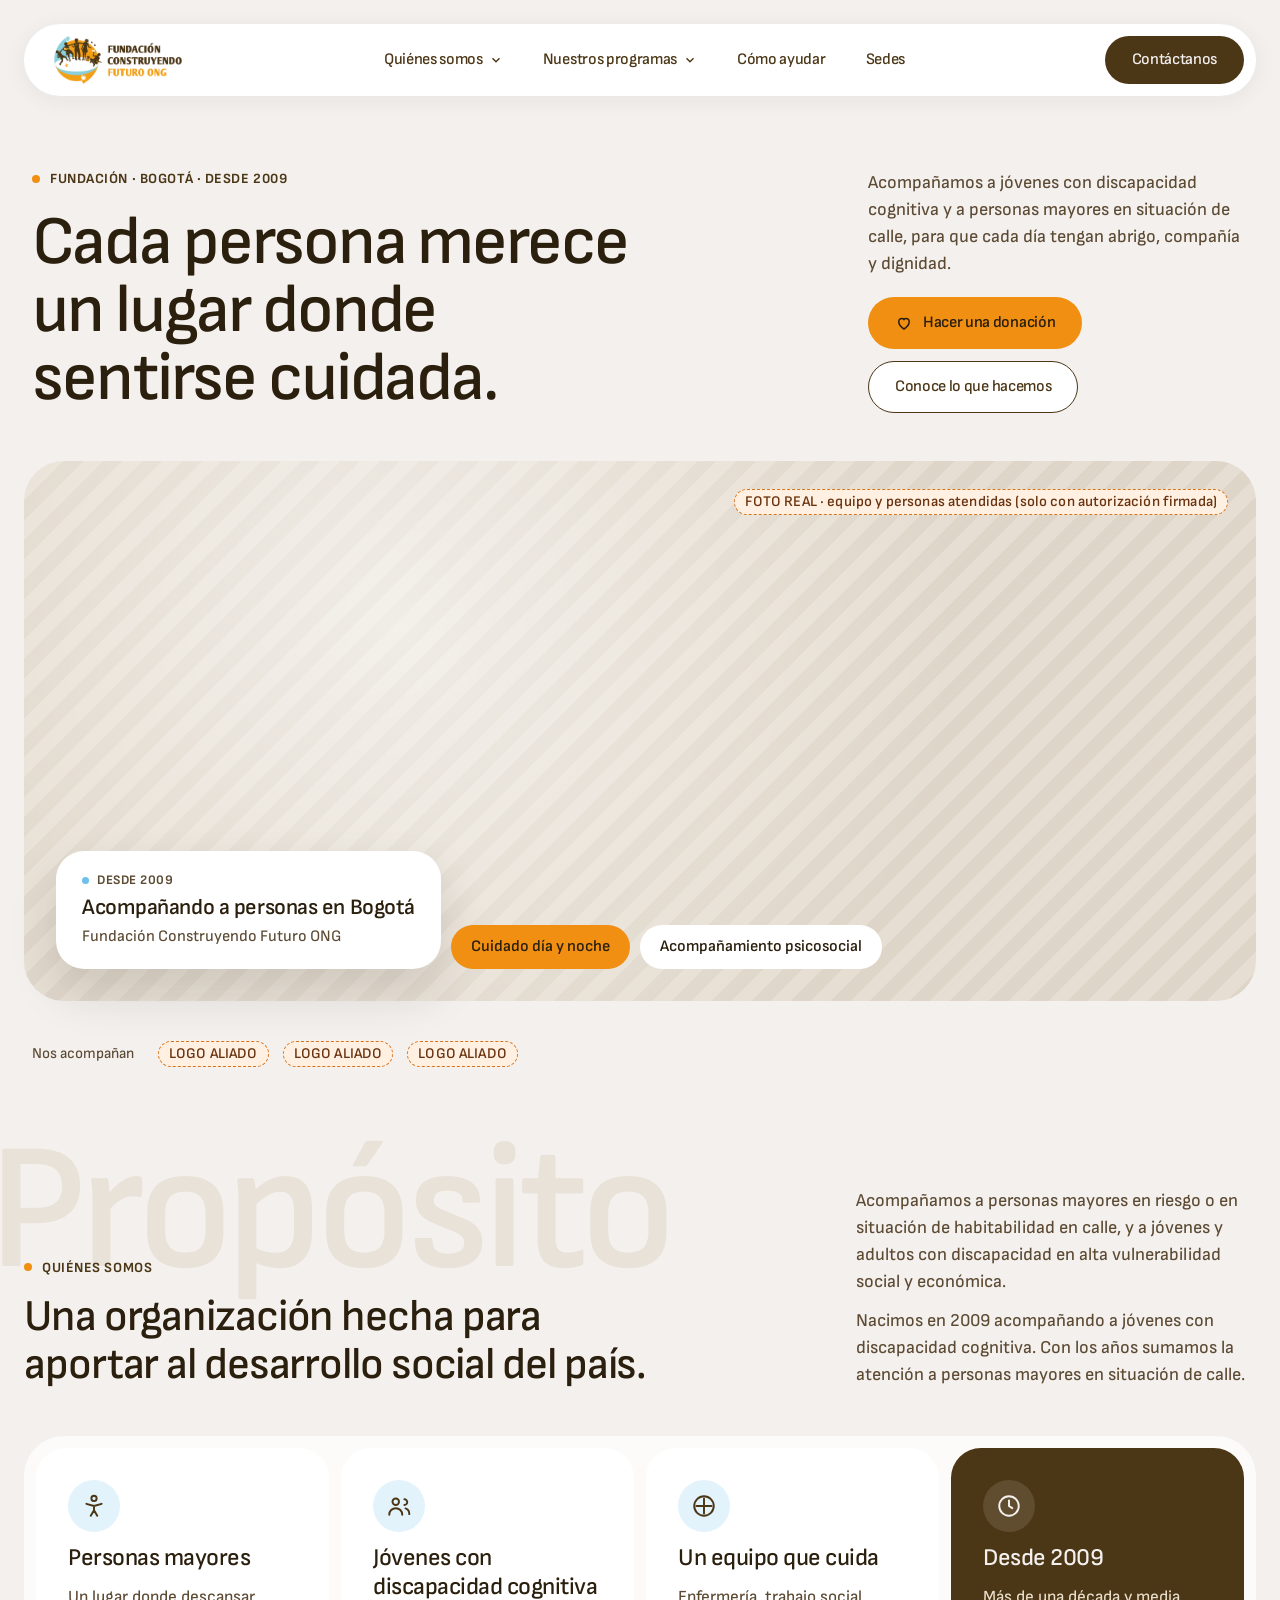
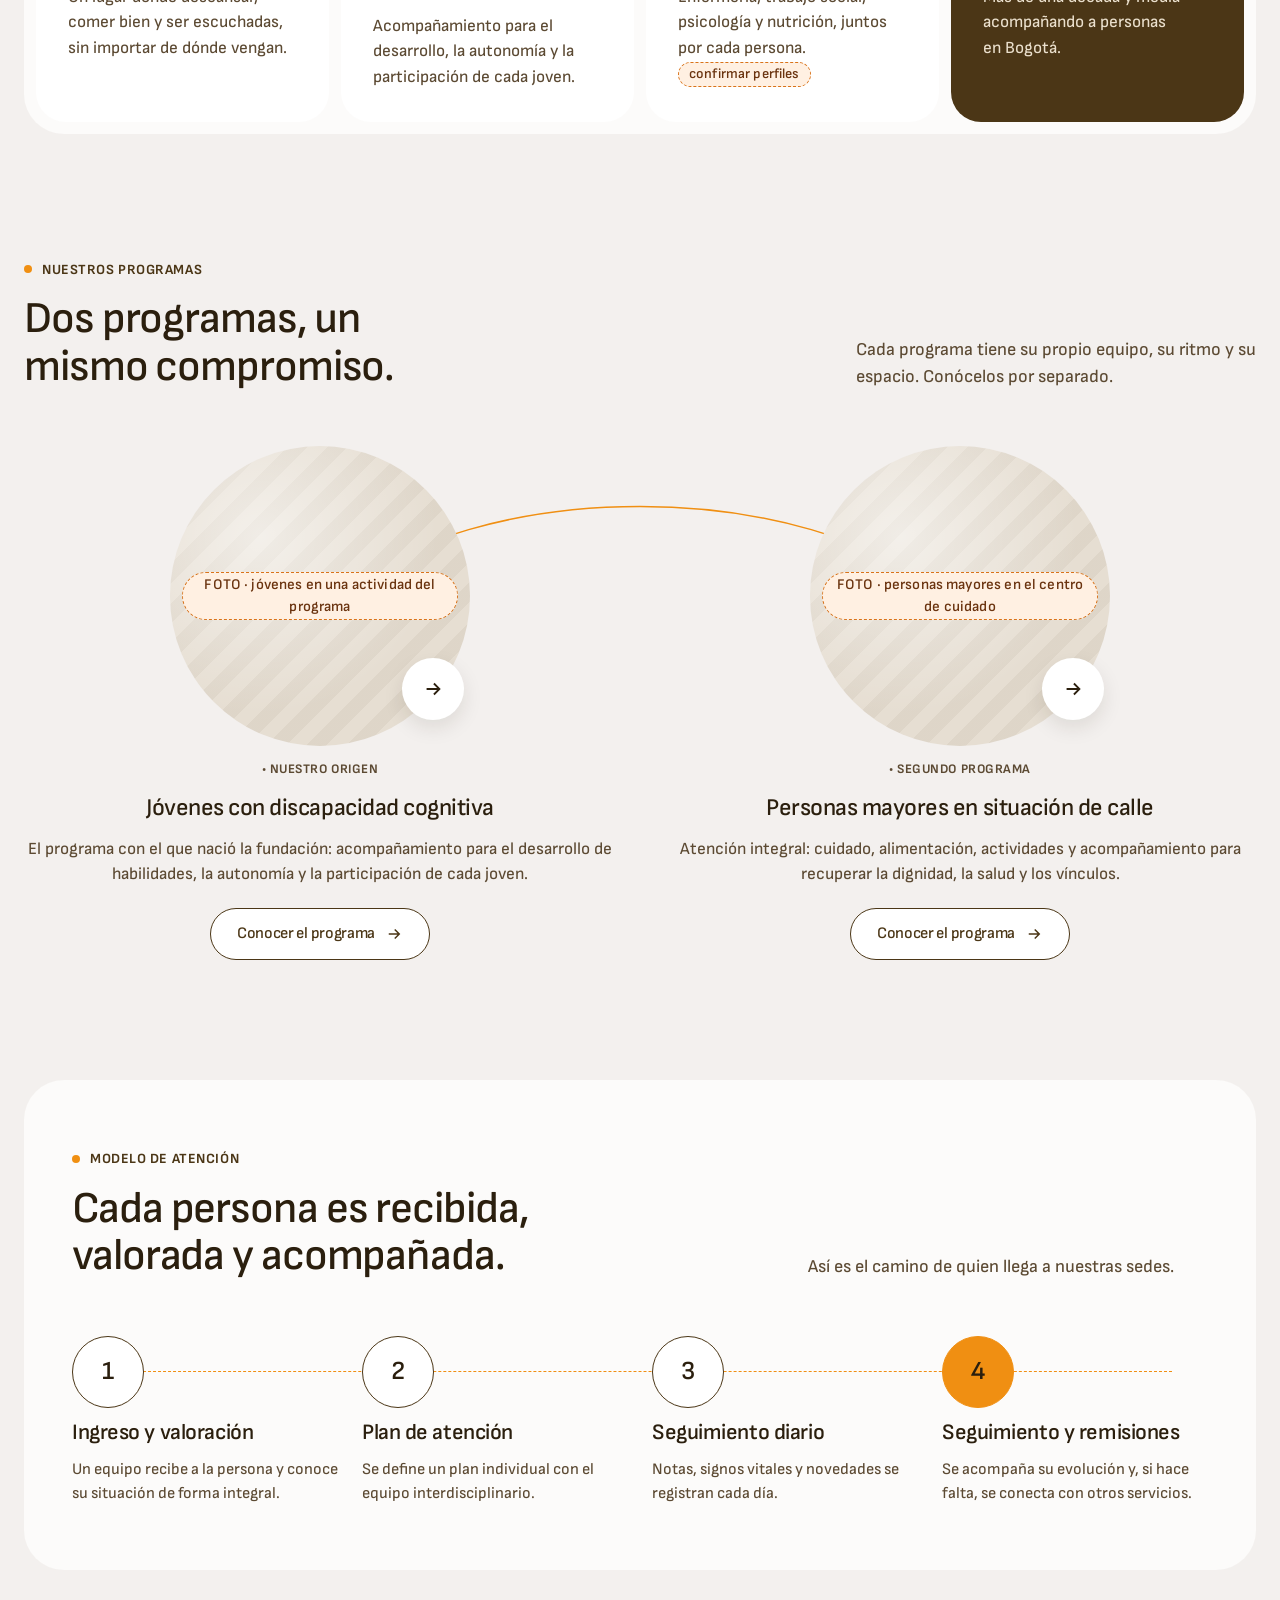
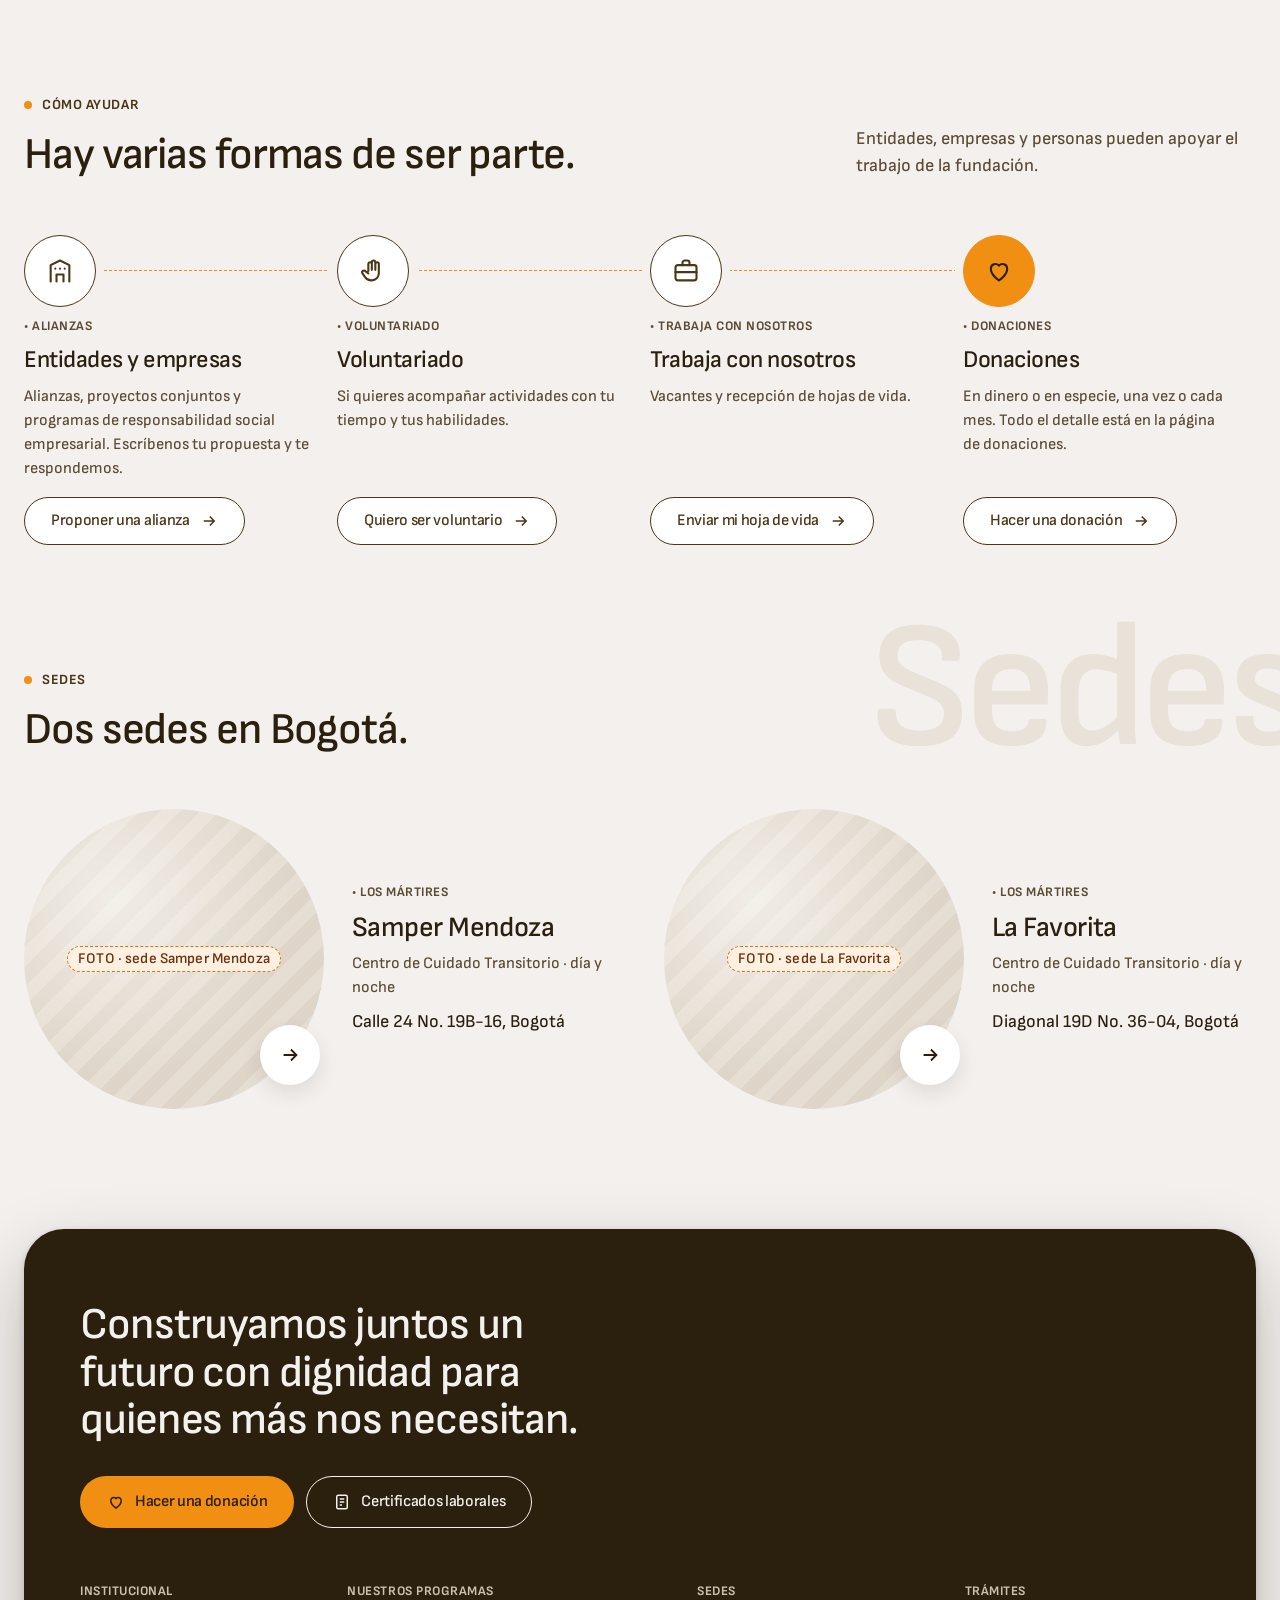
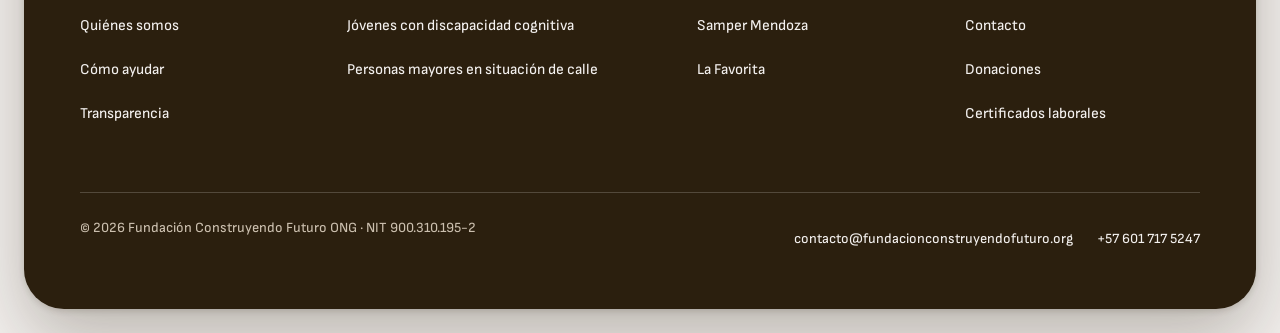
==== commit d9d3f489: "v1.3: datos de las sedes confirmados Cobertura 80 a 100 personas por jornada, sedes en horario día y" ====
--- a/index.html
+++ b/index.html
@@ -242,8 +242,8 @@
       <div class="sede-mini__text">
         <span class="tag">Los Mártires</span>
         <h3>La Favorita</h3>
-        <span><span class="pendiente">SERVICIO Y COBERTURA</span></span>
-        <span><span class="pendiente">DIRECCIÓN</span></span>
+        <span class="d">Centro de Cuidado Transitorio · día y noche</span>
+        <span>Diagonal 19D No. 36-04, Bogotá</span>
       </div>
     </article>
   </div>
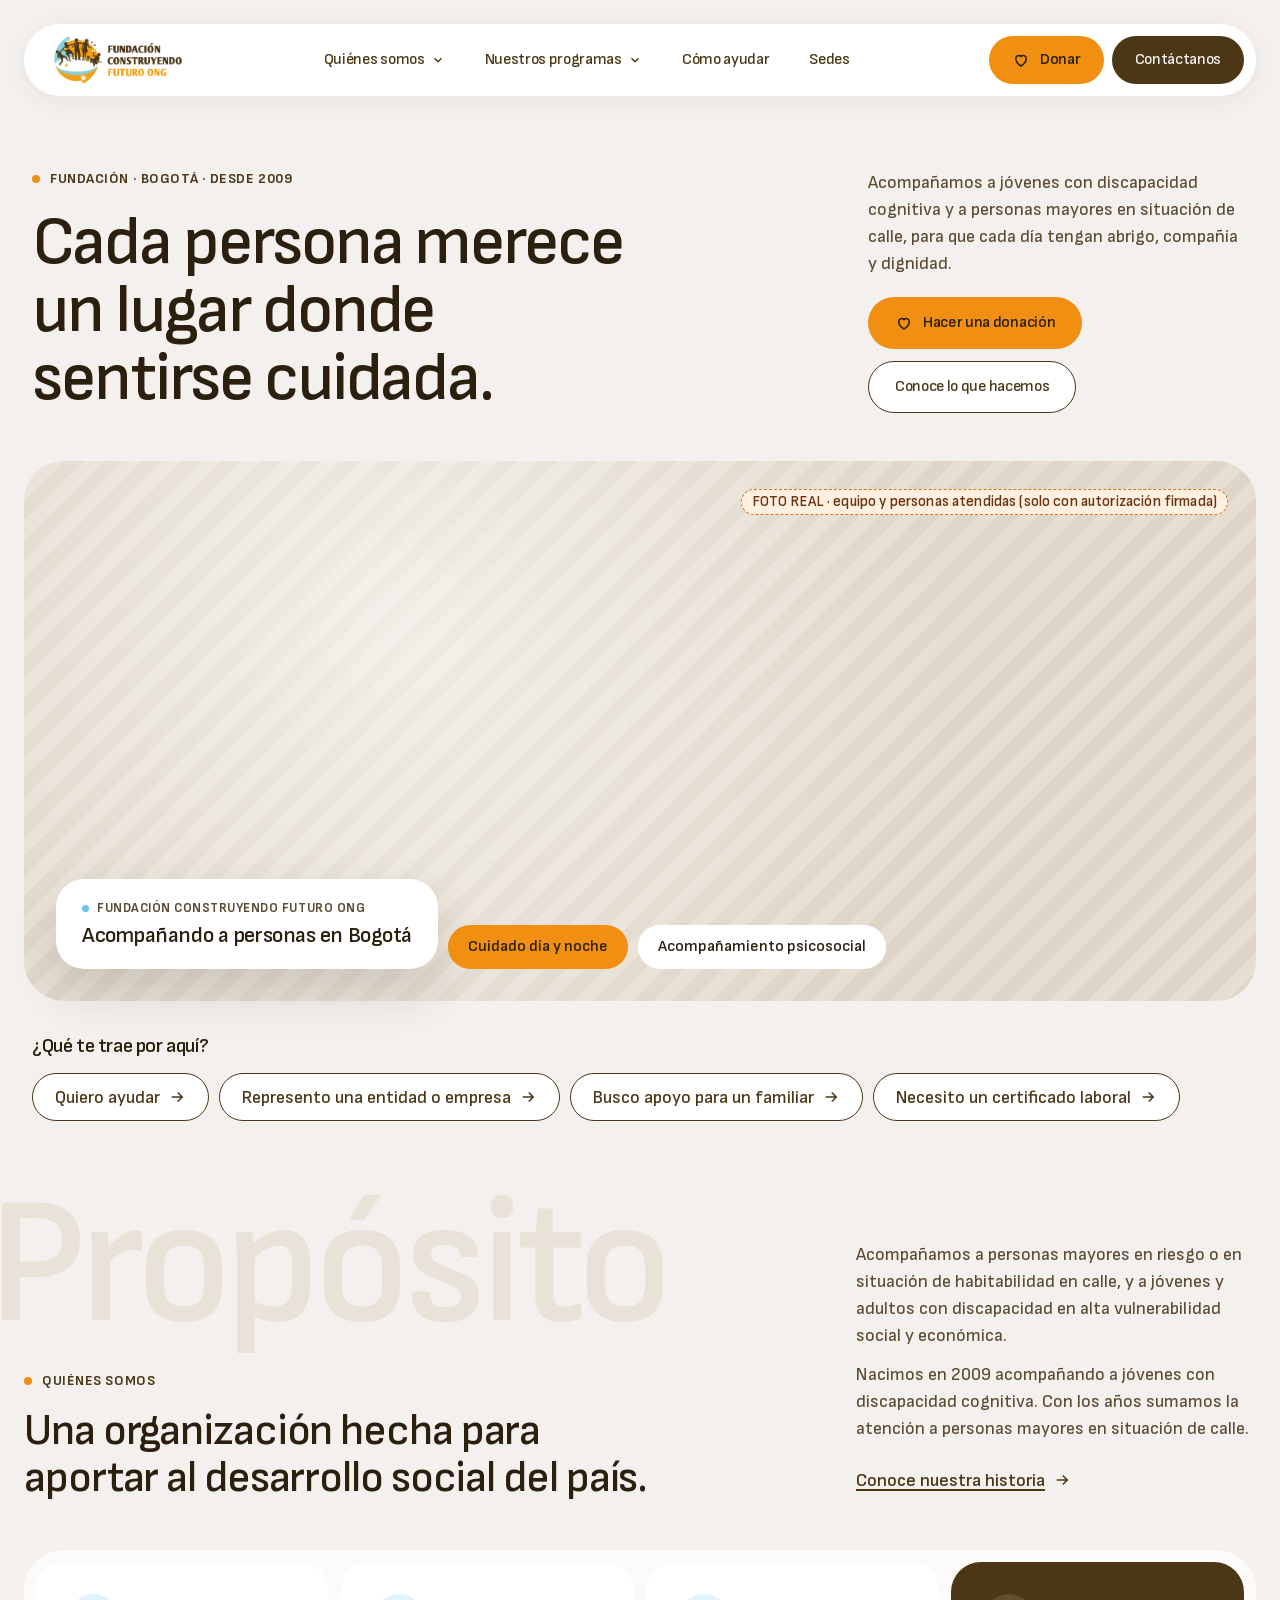
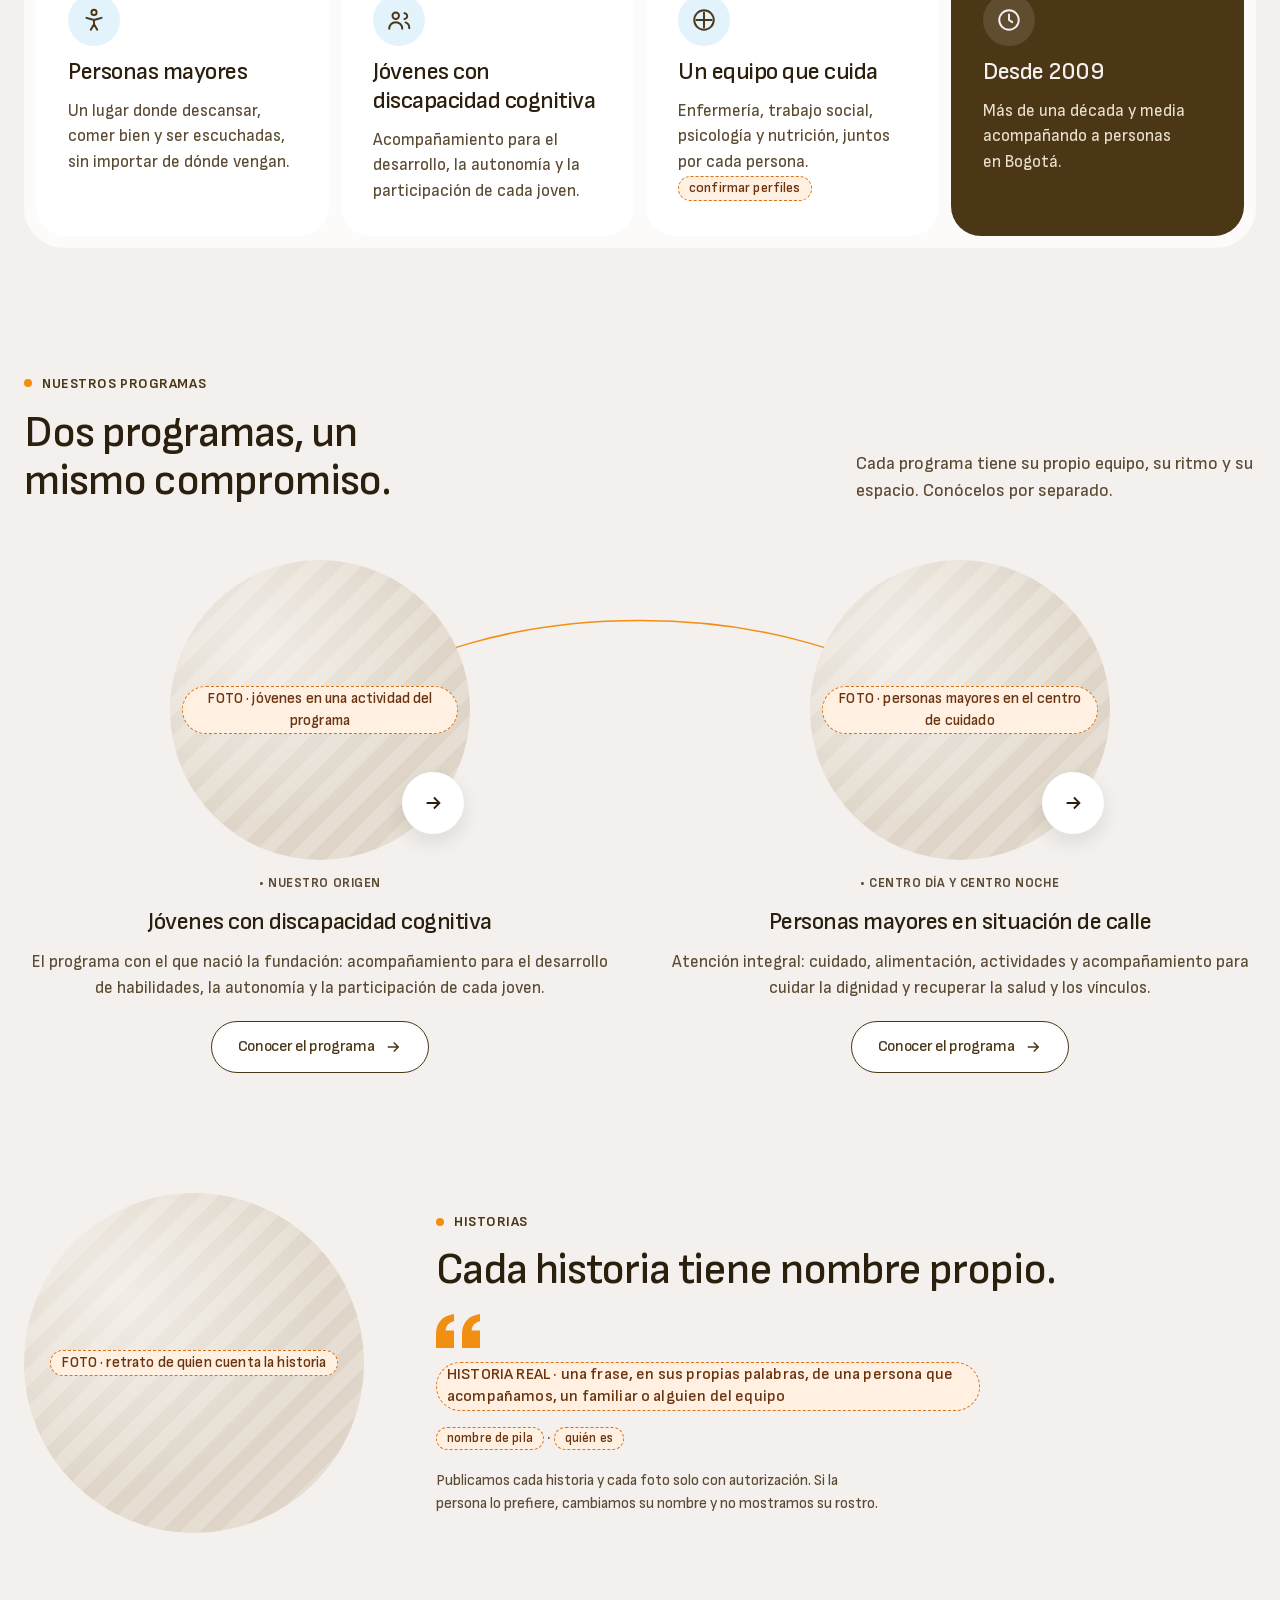
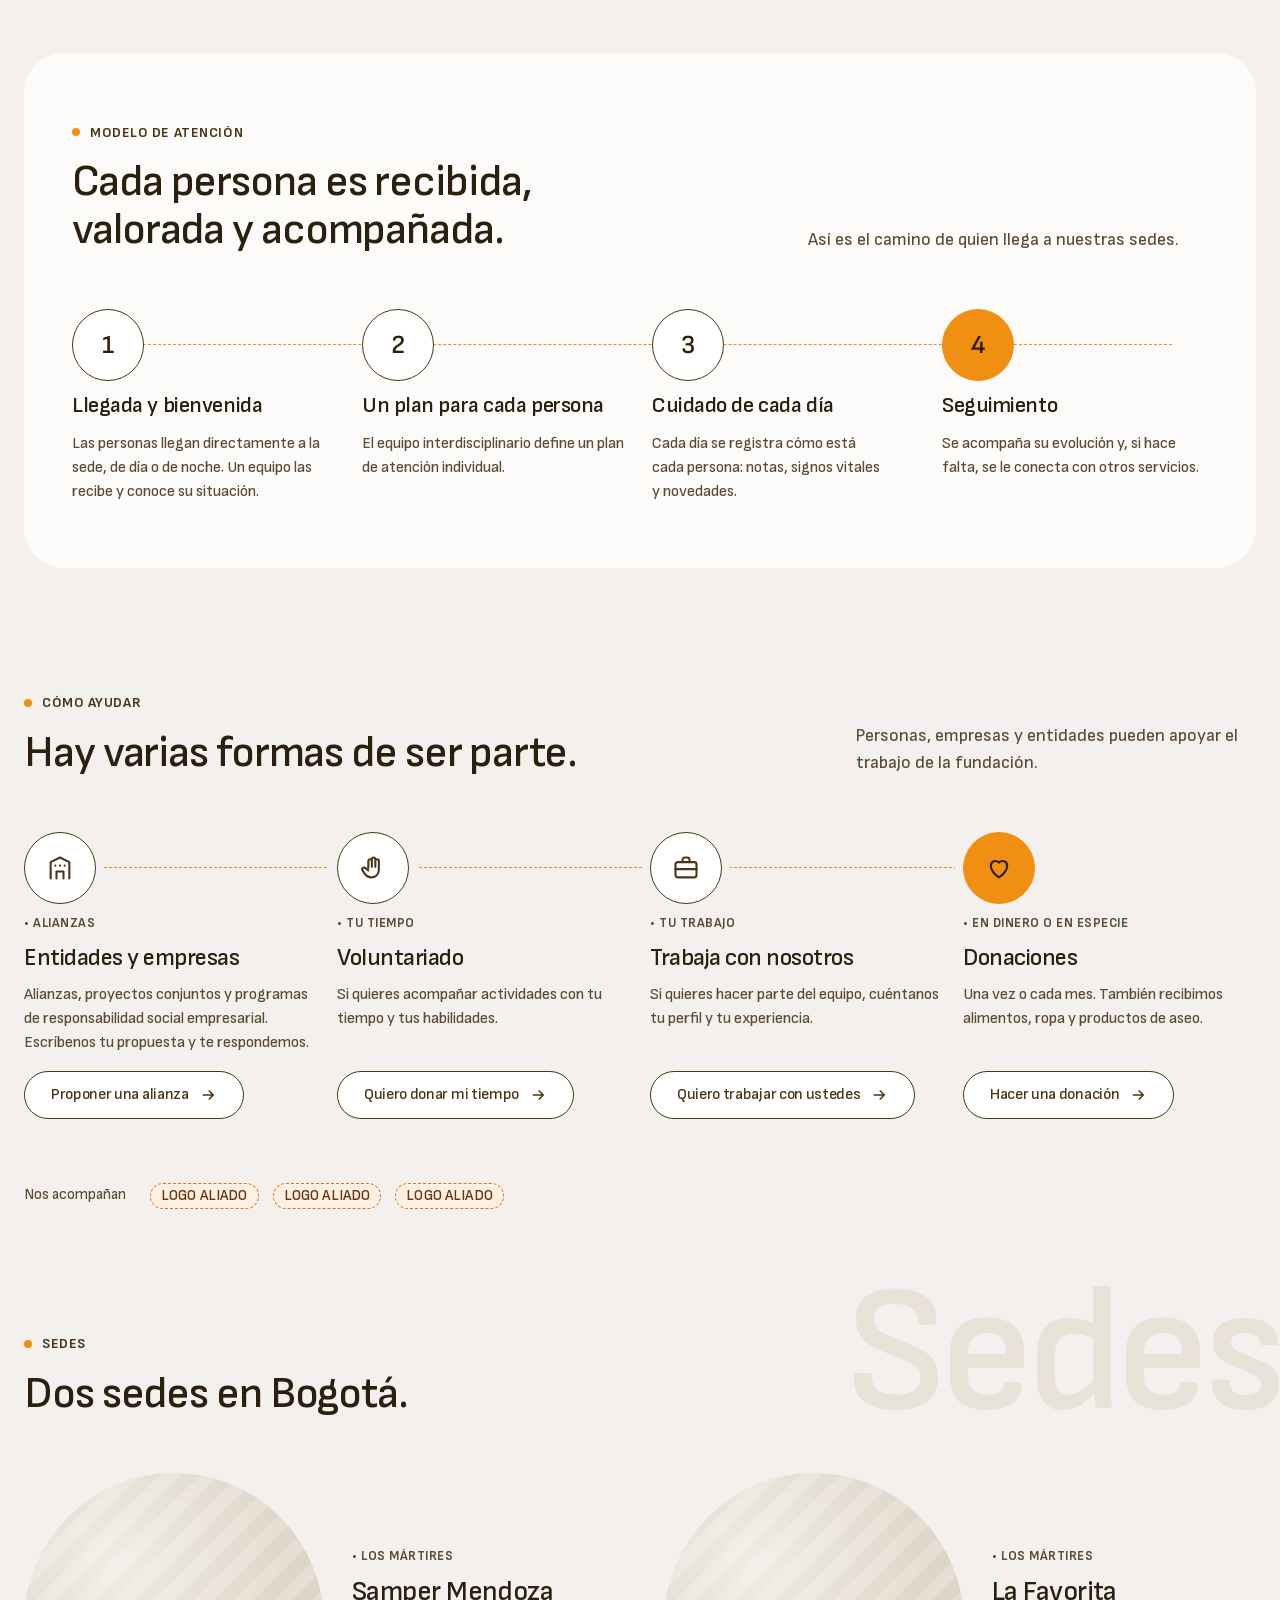
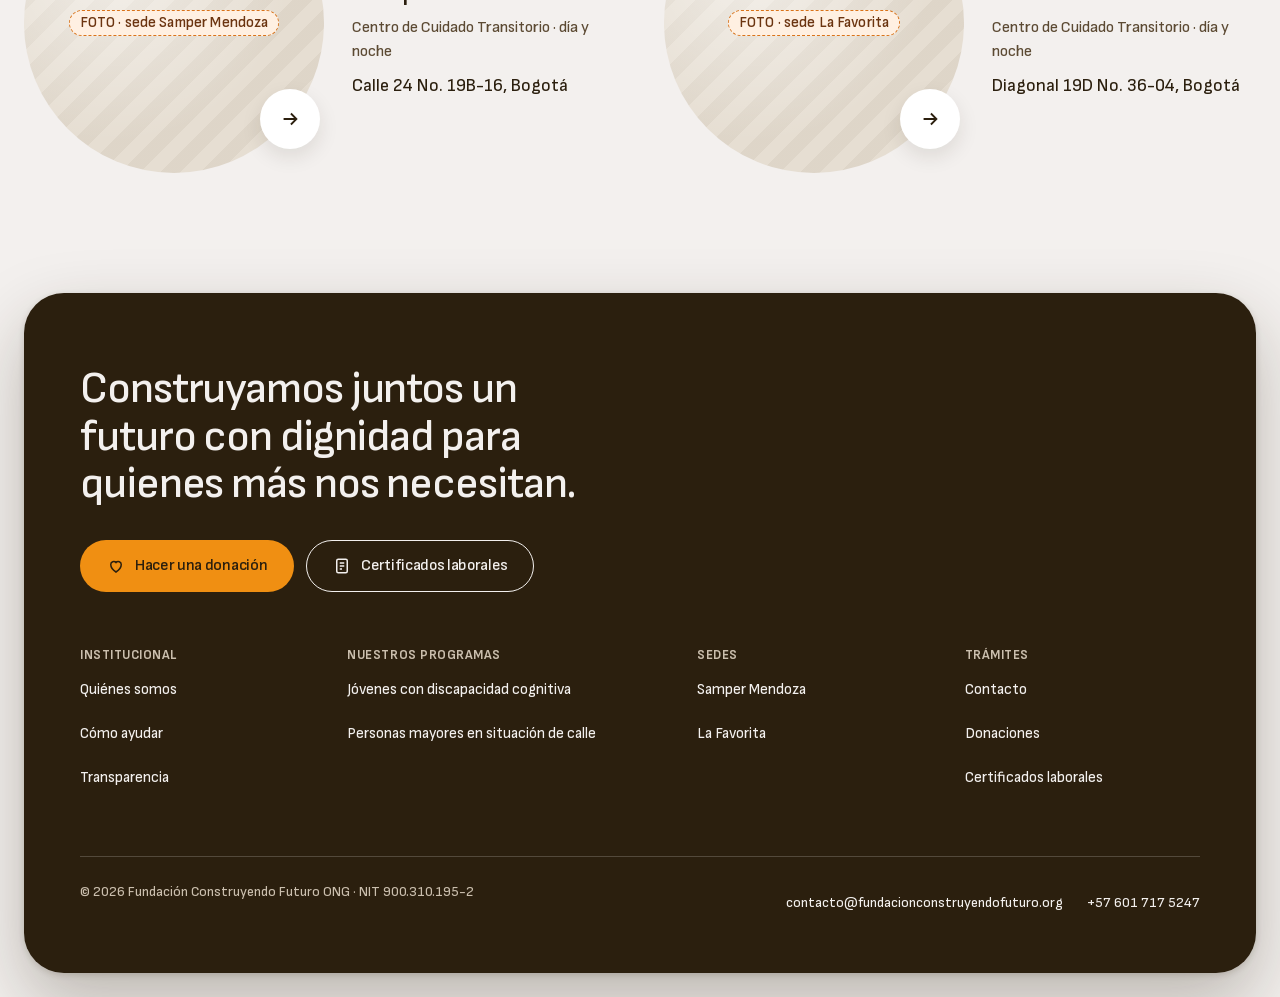
==== commit c31982f9: "v1.5: revisión completa (tono para comunidad y familias, Quiénes somos, donaciones y contacto, fuent" ====
--- a/index.html
+++ b/index.html
@@ -11,12 +11,19 @@
 <meta property="og:description" content="Fundación Construyendo Futuro ONG, Bogotá, desde 2009: acompañamos a jóvenes con discapacidad cognitiva y a personas mayores en situación de calle.">
 <meta property="og:type" content="website">
 <meta property="og:locale" content="es_CO">
-<link rel="icon" href="assets/img/logo-fcf.png">
-<link rel="preconnect" href="https://fonts.googleapis.com">
-<link rel="preconnect" href="https://fonts.gstatic.com" crossorigin>
-<link rel="stylesheet" href="https://fonts.googleapis.com/css2?family=Sofia+Sans:wght@400..800&amp;display=swap">
+<meta property="og:site_name" content="Fundación Construyendo Futuro">
+<meta property="og:url" content="https://gaelserranoaven.github.io/Proyecto-FCF/">
+<meta property="og:image" content="https://gaelserranoaven.github.io/Proyecto-FCF/assets/img/compartir.png">
+<meta property="og:image:width" content="1200">
+<meta property="og:image:height" content="630">
+<meta property="og:image:alt" content="Fundación Construyendo Futuro: cada persona merece un lugar donde sentirse cuidada.">
+<meta name="twitter:card" content="summary_large_image">
+<link rel="icon" href="assets/img/icono-48.png" type="image/png" sizes="48x48">
+<link rel="apple-touch-icon" href="assets/img/icono-180.png">
+<link rel="preload" href="assets/fonts/sofia-sans-latin.woff2" as="font" type="font/woff2" crossorigin>
 <link rel="stylesheet" href="assets/css/styles.css">
 <script>document.documentElement.classList.add('js');</script>
+<script type="application/ld+json">{"@context":"https://schema.org","@type":"NGO","name":"Fundación Construyendo Futuro ONG","url":"https://gaelserranoaven.github.io/Proyecto-FCF/","logo":"https://gaelserranoaven.github.io/Proyecto-FCF/assets/img/logo-fcf.png","foundingDate":"2009","taxID":"900.310.195-2","email":"contacto@fundacionconstruyendofuturo.org","telephone":"+57 601 717 5247","address":{"@type":"PostalAddress","streetAddress":"Calle 24 No. 19B-16","addressLocality":"Bogotá","addressCountry":"CO"},"areaServed":"Bogotá"}</script>
 </head>
 <body>
 <a class="skip-link" href="#contenido">Saltar al contenido</a>
@@ -38,6 +45,7 @@
           <button class="nav__link" type="button" data-dropdown-btn aria-expanded="false" aria-controls="menu-quienes">Quiénes somos <svg class="nav__chevron" width="14" height="14" viewBox="0 0 24 24" aria-hidden="true" fill="none" stroke="currentColor" stroke-width="2.4"><path d="M6 9l6 6 6-6"/></svg></button>
           <div class="dropdown__menu" id="menu-quienes">
             <a class="dropdown__item" href="index.html#nosotros"><strong>Nuestro propósito</strong><span>A quién acompañamos y por qué</span></a>
+            <a class="dropdown__item" href="quienes-somos.html"><strong>Nuestra historia</strong><span>De dónde venimos y quiénes cuidamos</span></a>
             <a class="dropdown__item" href="transparencia.html"><strong>Transparencia</strong><span>Informes de gestión y política de datos</span></a>
           </div>
         </li>
@@ -51,7 +59,10 @@
         <li><a class="nav__link" href="como-ayudar.html">Cómo ayudar</a></li>
         <li><a class="nav__link" href="sedes.html">Sedes</a></li>
       </ul>
-      <a class="btn btn-primary nav__cta" href="contacto.html">Contáctanos</a>
+      <div class="nav__actions">
+        <a class="btn btn-donate nav__cta" href="donaciones.html"><svg width="18" height="18" viewBox="0 0 24 24" aria-hidden="true" fill="none" stroke="currentColor" stroke-width="2"><path d="M12 20s-7-4.4-7-10a4 4 0 0 1 7-2.6A4 4 0 0 1 19 10c0 5.6-7 10-7 10z"/></svg> Donar</a>
+        <a class="btn btn-primary nav__cta" href="contacto.html">Contáctanos</a>
+      </div>
     </div>
   </nav>
 </header>
@@ -80,22 +91,24 @@
     </div>
     <div class="frame__badges">
       <div class="badge-card">
-        <span class="kicker">Desde 2009</span>
+        <span class="kicker">Fundación Construyendo Futuro ONG</span>
         <strong>Acompañando a personas en Bogotá</strong>
-        <span class="sub">Fundación Construyendo Futuro ONG</span>
       </div>
       <span class="pill pill--orange">Cuidado día y noche</span>
       <span class="pill pill--white">Acompañamiento psicosocial</span>
     </div>
   </div>
-</section>
-
-<!-- Aliados -->
-<section class="container-wide" aria-label="Entidades aliadas">
-  <div class="allies" data-reveal>
-    <span class="allies__label">Nos acompañan</span>
-    <span class="pendiente">LOGO ALIADO</span> <span class="pendiente">LOGO ALIADO</span> <span class="pendiente">LOGO ALIADO</span>
-  </div>
+
+  <!-- Accesos según quién visita: comunidad, entidades, familias y excolaboradores -->
+  <nav class="doors" aria-labelledby="h-doors" data-reveal>
+    <h2 class="doors__label" id="h-doors">¿Qué te trae por aquí?</h2>
+    <ul class="doors__list">
+      <li><a class="tab tab--go" href="como-ayudar.html">Quiero ayudar <svg width="18" height="18" viewBox="0 0 24 24" aria-hidden="true" fill="none" stroke="currentColor" stroke-width="2"><path d="M5 12h14M13 6l6 6-6 6"/></svg></a></li>
+      <li><a class="tab tab--go" href="contacto.html?motivo=entidad">Represento una entidad o empresa <svg width="18" height="18" viewBox="0 0 24 24" aria-hidden="true" fill="none" stroke="currentColor" stroke-width="2"><path d="M5 12h14M13 6l6 6-6 6"/></svg></a></li>
+      <li><a class="tab tab--go" href="contacto.html?motivo=familiar">Busco apoyo para un familiar <svg width="18" height="18" viewBox="0 0 24 24" aria-hidden="true" fill="none" stroke="currentColor" stroke-width="2"><path d="M5 12h14M13 6l6 6-6 6"/></svg></a></li>
+      <li><a class="tab tab--go" href="certificados.html">Necesito un certificado laboral <svg width="18" height="18" viewBox="0 0 24 24" aria-hidden="true" fill="none" stroke="currentColor" stroke-width="2"><path d="M5 12h14M13 6l6 6-6 6"/></svg></a></li>
+    </ul>
+  </nav>
 </section>
 
 <!-- Quiénes somos -->
@@ -109,6 +122,7 @@
     <div class="head__aside">
       <p>Acompañamos a personas mayores en riesgo o en situación de habitabilidad en calle, y a jóvenes y adultos con discapacidad en alta vulnerabilidad social y económica.</p>
       <p style="margin-top:12px">Nacimos en 2009 acompañando a jóvenes con discapacidad cognitiva. Con los años sumamos la atención a personas mayores en situación de calle.</p>
+      <p style="margin-top:16px"><a class="link-arrow" href="quienes-somos.html">Conoce nuestra historia <svg width="18" height="18" viewBox="0 0 24 24" aria-hidden="true" fill="none" stroke="currentColor" stroke-width="2"><path d="M5 12h14M13 6l6 6-6 6"/></svg></a></p>
     </div>
   </div>
   <div class="lifted">
@@ -142,11 +156,29 @@
       </article>
       <article class="circle-item circle-item--big" data-reveal>
         <div class="wrap"><div class="portrait ph-img" role="img" aria-label="Espacio para fotografía: personas mayores en el centro de cuidado"><span class="pendiente">FOTO · personas mayores en el centro de cuidado</span></div><a class="sat" href="programa-personas-mayores.html" aria-label="Conocer el programa de personas mayores en situación de calle"><svg width="22" height="22" viewBox="0 0 24 24" aria-hidden="true" fill="none" stroke="currentColor" stroke-width="2"><path d="M5 12h14M13 6l6 6-6 6"/></svg></a></div>
-        <span class="tag">Segundo programa</span>
+        <span class="tag">Centro día y centro noche</span>
         <h3>Personas mayores en situación de calle</h3>
-        <p>Atención integral: cuidado, alimentación, actividades y acompañamiento para recuperar la dignidad, la salud y los vínculos.</p>
+        <p>Atención integral: cuidado, alimentación, actividades y acompañamiento para cuidar la dignidad y recuperar la salud y los vínculos.</p>
         <a class="btn btn-outline" href="programa-personas-mayores.html">Conocer el programa <svg width="18" height="18" viewBox="0 0 24 24" aria-hidden="true" fill="none" stroke="currentColor" stroke-width="2"><path d="M5 12h14M13 6l6 6-6 6"/></svg></a>
       </article>
+    </div>
+  </div>
+</section>
+
+<!-- Historias: espacio para un testimonio real (con autorización) -->
+<section class="section container-wide" id="historias" aria-labelledby="h-hist">
+  
+  <div class="story" data-reveal>
+    <div class="story__media"><div class="portrait ph-img" role="img" aria-label="Espacio para fotografía: retrato de quien cuenta la historia"><span class="pendiente">FOTO · retrato de quien cuenta la historia</span></div></div>
+    <div class="story__body">
+      <span class="eyebrow">Historias</span>
+      <h2 id="h-hist">Cada historia tiene nombre propio.</h2>
+      <blockquote class="story__quote">
+        <svg class="story__mark" width="44" height="34" viewBox="0 0 44 34" aria-hidden="true" focusable="false"><path fill="currentColor" d="M0 34V20.4C0 8.6 6.4 1.7 18 0v7.3c-5.2 1.2-8 4.3-8.4 9.3H18V34zm26 0V20.4C26 8.6 32.4 1.7 44 0v7.3c-5.2 1.2-8 4.3-8.4 9.3H44V34z"/></svg>
+        <p><span class="pendiente">HISTORIA REAL · una frase, en sus propias palabras, de una persona que acompañamos, un familiar o alguien del equipo</span></p>
+        <footer><span class="pendiente">nombre de pila</span> · <span class="pendiente">quién es</span></footer>
+      </blockquote>
+      <p class="story__note">Publicamos cada historia y cada foto solo con autorización. Si la persona lo prefiere, cambiamos su nombre y no mostramos su rostro.</p>
     </div>
   </div>
 </section>
@@ -164,10 +196,10 @@
     <div class="steps">
       <div class="steps__line" aria-hidden="true"></div>
       <ol>
-        <li class="step"><span class="step__n" aria-hidden="true">1</span><strong>Ingreso y valoración</strong><span class="d">Un equipo recibe a la persona y conoce su situación de forma integral.</span></li>
-        <li class="step"><span class="step__n" aria-hidden="true">2</span><strong>Plan de atención</strong><span class="d">Se define un plan individual con el equipo interdisciplinario.</span></li>
-        <li class="step"><span class="step__n" aria-hidden="true">3</span><strong>Seguimiento diario</strong><span class="d">Notas, signos vitales y novedades se registran cada día.</span></li>
-        <li class="step step--last"><span class="step__n" aria-hidden="true">4</span><strong>Seguimiento y remisiones</strong><span class="d">Se acompaña su evolución y, si hace falta, se conecta con otros servicios.</span></li>
+        <li class="step"><span class="step__n" aria-hidden="true">1</span><strong>Llegada y bienvenida</strong><span class="d">Las personas llegan directamente a la sede, de día o de noche. Un equipo las recibe y conoce su situación.</span></li>
+        <li class="step"><span class="step__n" aria-hidden="true">2</span><strong>Un plan para cada persona</strong><span class="d">El equipo interdisciplinario define un plan de atención individual.</span></li>
+        <li class="step"><span class="step__n" aria-hidden="true">3</span><strong>Cuidado de cada día</strong><span class="d">Cada día se registra cómo está cada persona: notas, signos vitales y novedades.</span></li>
+        <li class="step step--last"><span class="step__n" aria-hidden="true">4</span><strong>Seguimiento</strong><span class="d">Se acompaña su evolución y, si hace falta, se le conecta con otros servicios.</span></li>
       </ol>
     </div>
   </div>
@@ -180,7 +212,7 @@
       <span class="eyebrow">Cómo ayudar</span>
       <h2 id="h-ayudar">Hay varias formas de ser parte.</h2>
     </div>
-    <p class="head__aside">Entidades, empresas y personas pueden apoyar el trabajo de la fundación.</p>
+    <p class="head__aside">Personas, empresas y entidades pueden apoyar el trabajo de la fundación.</p>
   </div>
   
     <div class="connect">
@@ -189,33 +221,37 @@
         <li class="connect__item" data-reveal>
           <span class="connect__node" aria-hidden="true"><svg width="28" height="28" viewBox="0 0 24 24" fill="none" stroke="currentColor" stroke-width="1.8" stroke-linecap="round" stroke-linejoin="round"><path d="M4 21V7l8-4 8 4v14M9 21v-6h6v6M8 10h.01M12 10h.01M16 10h.01"/></svg></span>
           <span class="tag">Alianzas</span>
-          <h3>Entidades y empresas</h3>
+          <h3 class="connect__title">Entidades y empresas</h3>
           <p>Alianzas, proyectos conjuntos y programas de responsabilidad social empresarial. Escríbenos tu propuesta y te respondemos.</p>
           <a class="btn btn-outline" href="contacto.html?motivo=entidad">Proponer una alianza <svg width="18" height="18" viewBox="0 0 24 24" aria-hidden="true" fill="none" stroke="currentColor" stroke-width="2"><path d="M5 12h14M13 6l6 6-6 6"/></svg></a>
         </li>
         <li class="connect__item" data-reveal>
           <span class="connect__node" aria-hidden="true"><svg width="28" height="28" viewBox="0 0 24 24" fill="none" stroke="currentColor" stroke-width="1.8" stroke-linecap="round" stroke-linejoin="round"><path d="M8 12V6a1.5 1.5 0 0 1 3 0v5M11 11V4.5a1.5 1.5 0 0 1 3 0V11M14 11V6a1.5 1.5 0 0 1 3 0v8a6 6 0 0 1-6 6h-1a6 6 0 0 1-5-3l-2-3a1.5 1.5 0 0 1 2.4-1.8L8 14"/></svg></span>
-          <span class="tag">Voluntariado</span>
-          <h3>Voluntariado</h3>
+          <span class="tag">Tu tiempo</span>
+          <h3 class="connect__title">Voluntariado</h3>
           <p>Si quieres acompañar actividades con tu tiempo y tus habilidades.</p>
-          <a class="btn btn-outline" href="contacto.html?motivo=ayudar">Quiero ser voluntario <svg width="18" height="18" viewBox="0 0 24 24" aria-hidden="true" fill="none" stroke="currentColor" stroke-width="2"><path d="M5 12h14M13 6l6 6-6 6"/></svg></a>
+          <a class="btn btn-outline" href="contacto.html?motivo=ayudar">Quiero donar mi tiempo <svg width="18" height="18" viewBox="0 0 24 24" aria-hidden="true" fill="none" stroke="currentColor" stroke-width="2"><path d="M5 12h14M13 6l6 6-6 6"/></svg></a>
         </li>
         <li class="connect__item" data-reveal>
           <span class="connect__node" aria-hidden="true"><svg width="28" height="28" viewBox="0 0 24 24" fill="none" stroke="currentColor" stroke-width="1.8" stroke-linecap="round" stroke-linejoin="round"><rect x="3" y="7" width="18" height="13" rx="2"/><path d="M9 7V5a2 2 0 0 1 2-2h2a2 2 0 0 1 2 2v2M3 13h18"/></svg></span>
-          <span class="tag">Trabaja con nosotros</span>
-          <h3>Trabaja con nosotros</h3>
-          <p>Vacantes y recepción de hojas de vida.</p>
-          <a class="btn btn-outline" href="contacto.html?motivo=empleo">Enviar mi hoja de vida <svg width="18" height="18" viewBox="0 0 24 24" aria-hidden="true" fill="none" stroke="currentColor" stroke-width="2"><path d="M5 12h14M13 6l6 6-6 6"/></svg></a>
+          <span class="tag">Tu trabajo</span>
+          <h3 class="connect__title">Trabaja con nosotros</h3>
+          <p>Si quieres hacer parte del equipo, cuéntanos tu perfil y tu experiencia.</p>
+          <a class="btn btn-outline" href="contacto.html?motivo=empleo">Quiero trabajar con ustedes <svg width="18" height="18" viewBox="0 0 24 24" aria-hidden="true" fill="none" stroke="currentColor" stroke-width="2"><path d="M5 12h14M13 6l6 6-6 6"/></svg></a>
         </li>
         <li class="connect__item connect__item--last" data-reveal>
           <span class="connect__node" aria-hidden="true"><svg width="28" height="28" viewBox="0 0 24 24" fill="none" stroke="currentColor" stroke-width="1.8" stroke-linecap="round" stroke-linejoin="round"><path d="M12 20s-7-4.4-7-10a4 4 0 0 1 7-2.6A4 4 0 0 1 19 10c0 5.6-7 10-7 10z"/></svg></span>
-          <span class="tag">Donaciones</span>
-          <h3>Donaciones</h3>
-          <p>En dinero o en especie, una vez o cada mes. Todo el detalle está en la página de donaciones.</p>
+          <span class="tag">En dinero o en especie</span>
+          <h3 class="connect__title">Donaciones</h3>
+          <p>Una vez o cada mes. También recibimos alimentos, ropa y productos de aseo.</p>
           <a class="btn btn-outline" href="donaciones.html">Hacer una donación <svg width="18" height="18" viewBox="0 0 24 24" aria-hidden="true" fill="none" stroke="currentColor" stroke-width="2"><path d="M5 12h14M13 6l6 6-6 6"/></svg></a>
         </li>
       </ol>
     </div>
+  <div class="allies" data-reveal>
+    <span class="allies__label">Nos acompañan</span>
+    <span class="pendiente">LOGO ALIADO</span> <span class="pendiente">LOGO ALIADO</span> <span class="pendiente">LOGO ALIADO</span>
+  </div>
 </section>
 
 <!-- Sedes -->
@@ -264,7 +300,7 @@
     <div class="footer__cols">
       <nav class="footer__col" aria-labelledby="f-inst">
         <h2 id="f-inst">Institucional</h2>
-        <a href="index.html#nosotros">Quiénes somos</a>
+        <a href="quienes-somos.html">Quiénes somos</a>
         <a href="como-ayudar.html">Cómo ayudar</a>
         <a href="transparencia.html">Transparencia</a>
       </nav>
@@ -288,7 +324,7 @@
 
     <div class="footer__legal">
       <span>© 2026 Fundación Construyendo Futuro ONG · NIT 900.310.195-2</span>
-      <span class="contact-links"><a href="mailto:contacto@fundacionconstruyendofuturo.org">contacto@fundacionconstruyendofuturo.org</a><a href="tel:+576017175247">+57 601 717 5247</a></span>
+      <span class="contact-links"><a href="mailto:contacto@fundacionconstruyendofuturo.org">contacto<wbr>@fundacionconstruyendofuturo.org</a><a href="tel:+576017175247">+57 601 717 5247</a></span>
     </div>
   </div>
 </footer>
--- a/assets/css/styles.css
+++ b/assets/css/styles.css
@@ -2,6 +2,26 @@
    Fundación Construyendo Futuro ONG — styles.css
    Sistema de diseño: HANDOFF §3. Solo una fuente: Sofia Sans.
    ========================================================== */
+
+/* ---------- Fuente alojada en el propio sitio (v1.5) ----------
+   Sofia Sans variable (400 a 800). Antes se cargaba desde Google Fonts: ahora el sitio no depende
+   de terceros para mostrarse y el navegador del visitante no contacta a Google. */
+@font-face {
+  font-family: "Sofia Sans";
+  font-style: normal;
+  font-weight: 400 800;
+  font-display: swap;
+  src: url("../fonts/sofia-sans-latin-ext.woff2") format("woff2");
+  unicode-range: U+0100-02BA, U+02BD-02C5, U+02C7-02CC, U+02CE-02D7, U+02DD-02FF, U+0304, U+0308, U+0329, U+1D00-1DBF, U+1E00-1E9F, U+1EF2-1EFF, U+2020, U+20A0-20AB, U+20AD-20C4, U+2113, U+2C60-2C7F, U+A720-A7FF;
+}
+@font-face {
+  font-family: "Sofia Sans";
+  font-style: normal;
+  font-weight: 400 800;
+  font-display: swap;
+  src: url("../fonts/sofia-sans-latin.woff2") format("woff2");
+  unicode-range: U+0000-00FF, U+0131, U+0152-0153, U+02BB-02BC, U+02C6, U+02DA, U+02DC, U+0304, U+0308, U+0329, U+2000-206F, U+20AC, U+2122, U+2191, U+2193, U+2212, U+2215, U+FEFF, U+FFFD;
+}
 
 /* ---------- Tokens ---------- */
 :root {
@@ -389,7 +409,7 @@
 .nav__toggle[aria-expanded="true"] .ico-close { display: block; }
 
 /* Móvil / tablet: menú hamburguesa */
-@media (max-width: 960px) {
+@media (max-width: 1080px) {
   .nav {
     flex-wrap: wrap;
     border-radius: 32px;
@@ -410,7 +430,7 @@
 
   .nav__links { flex-direction: column; align-items: stretch; gap: 0; }
   .nav__link { width: 100%; min-height: 52px; font-size: 1.125rem; justify-content: space-between; }
-  .nav__link:hover, .nav__link[aria-current="page"] { text-decoration: none; }
+  .nav__link:hover { text-decoration: none; }
 
   /* El desplegable pasa a ser un bloque en línea dentro del panel */
   .dropdown__menu {
@@ -430,7 +450,7 @@
 
   .nav__panel .btn { width: 100%; }
 }
-@media (min-width: 961px) {
+@media (min-width: 1081px) {
   .nav__panel { display: contents; }
 }
 
@@ -636,6 +656,28 @@
 .tab:active { transform: scale(.97); }
 @media (hover: hover) and (pointer: fine) {
   .tab:hover { background: var(--canvas-lifted); color: var(--brand-brown); }
+  .tab:hover .tab__arrow { transform: translateY(3px); }
+}
+/* Pestañas: flecha hacia abajo que avisa que llevan a otra parte de la página.
+   Al aparecer, cada pestaña hace un pulso y su flecha baja tres veces, en cascada. */
+.tab { gap: 8px; }
+.tab__arrow { flex: none; color: var(--brand-orange); transition: transform 200ms var(--ease-out); }
+.page-tabs .tab:nth-child(2) { --n: 1; }
+.page-tabs .tab:nth-child(3) { --n: 2; }
+.page-tabs .tab:nth-child(4) { --n: 3; }
+.page-tabs .tab:nth-child(n+5) { --n: 4; }
+.js .page-tabs.is-in .tab { animation: tab-pulse 1100ms var(--ease-out) calc(500ms + var(--n, 0) * 140ms) 2 both; }
+.js .page-tabs.is-in .tab__arrow { animation: tab-bob 900ms var(--ease-out) calc(500ms + var(--n, 0) * 140ms) 3; }
+@keyframes tab-pulse {
+  0% { box-shadow: 0 0 0 0 rgba(240, 143, 18, .45); }
+  100% { box-shadow: 0 0 0 10px rgba(240, 143, 18, 0); }
+}
+@keyframes tab-bob {
+  0%, 100% { transform: none; }
+  40% { transform: translateY(4px); }
+}
+@media (prefers-reduced-motion: reduce) {
+  .js .page-tabs.is-in .tab, .js .page-tabs.is-in .tab__arrow { animation: none; }
 }
 
 
@@ -864,7 +906,6 @@
 .connect__item { display: flex; flex-direction: column; align-items: flex-start; gap: 10px; }
 .connect__node { width: 72px; height: 72px; border-radius: 50%; background: var(--surface); border: 1.5px solid var(--brand-brown); display: flex; align-items: center; justify-content: center; color: var(--brand-brown); box-shadow: 0 0 0 8px var(--canvas); }
 .connect__item--last .connect__node { background: var(--brand-orange); border-color: var(--brand-orange); color: var(--ink); }
-.connect__item h3 { font-size: 1.5rem; }
 .connect__item p { color: var(--muted); font-size: 1rem; flex: 1; }
 .connect__item .btn { margin-top: 6px; min-height: 48px; }
 
@@ -875,6 +916,7 @@
 .map__addr { display: flex; flex-wrap: wrap; align-items: center; gap: 16px 24px; font-size: 1.125rem; }
 .gallery--wide { gap: 28px; margin-top: 40px; }
 .gallery--wide .portrait { width: 200px; height: 200px; }
+@media (max-width: 700px) { .gallery--wide { justify-content: center; } }
 
 /* Texto largo (correos, enlaces) nunca fuerza el ancho de la página */
 main p, main a, main li, main dd, .footer__legal a { overflow-wrap: anywhere; }
@@ -944,3 +986,147 @@
 
 /* Texto al 200 %: una palabra larga puede partirse (con guion) en vez de salirse de la pantalla */
 h1, h2, h3, h4, .footer__claim { hyphens: auto; overflow-wrap: anywhere; }
+
+/* ==========================================================
+   v1.5 — revisión completa (crítica de diseño + estudio de mercado)
+   ========================================================== */
+
+/* ---------- Utilidades ---------- */
+.actions { display: flex; flex-wrap: wrap; gap: 12px; }
+.section--tight { padding-top: 56px; }
+[id] { scroll-margin-top: 24px; }
+.link-arrow { display: inline-flex; align-items: center; gap: 8px; min-height: 44px; font-weight: 600; color: var(--brand-brown); }
+.link-arrow svg { flex: none; transition: transform 200ms var(--ease-out); }
+@media (hover: hover) and (pointer: fine) {
+  .link-arrow:hover svg { transform: translateX(3px); }
+}
+/* Un marcador pendiente nunca baja de 12 px, aunque esté dentro de un texto pequeño */
+.pendiente { font-size: max(.82em, 0.75rem); }
+
+/* ---------- Menú: botón Donar y página actual ---------- */
+.nav__actions { display: flex; align-items: center; gap: 8px; flex: none; }
+.nav__cta { padding: 0 22px; }
+/* Marca dónde estoy también dentro de los desplegables */
+.nav__link[data-here] {
+  color: var(--ink);
+  text-decoration: underline;
+  text-decoration-color: var(--brand-orange);
+  text-decoration-thickness: 2px;
+  text-underline-offset: 8px;
+}
+.dropdown__item[aria-current="page"] { background: var(--canvas); }
+.dropdown__item[aria-current="page"] strong::after {
+  content: "";
+  display: inline-block;
+  width: 8px; height: 8px;
+  margin-left: 8px;
+  border-radius: 50%;
+  background: var(--brand-orange);
+  vertical-align: middle;
+}
+@media (max-width: 1080px) {
+  .nav__actions { flex-direction: column; align-items: stretch; }
+  /* En celular la página actual conserva su subrayado naranja */
+  .nav__link[aria-current="page"], .nav__link[data-here] { text-decoration: underline; text-decoration-color: var(--brand-orange); text-decoration-thickness: 2px; text-underline-offset: 8px; }
+}
+
+/* ---------- Portada: accesos según quién visita ---------- */
+.doors { margin-top: 32px; padding: 0 8px; display: flex; flex-wrap: wrap; align-items: center; gap: 14px 24px; }
+.doors__label { font-size: 1.25rem; line-height: 1.3; font-weight: 600; letter-spacing: -0.02em; }
+.doors__list { list-style: none; margin: 0; padding: 0; display: flex; flex-wrap: wrap; gap: 10px; }
+.tab--go svg { flex: none; transition: transform 200ms var(--ease-out); }
+@media (hover: hover) and (pointer: fine) {
+  .tab--go:hover svg { transform: translateX(3px); }
+}
+.allies { padding: 64px 0 0; }
+
+/* En celular la foto principal manda: las insignias bajan y la foto gana altura,
+   para que cuando llegue la foto real no tapen las caras. */
+@media (max-width: 700px) {
+  .frame__photo { height: auto; aspect-ratio: 4 / 5; min-height: 360px; }
+  .frame__badges { position: static; margin-top: 12px; }
+  .badge-card { display: none; }
+  .doors { padding: 0; }
+  .doors__list { width: 100%; }
+}
+
+/* ---------- Historias ---------- */
+.story { display: grid; grid-template-columns: minmax(0, 340px) minmax(0, 1fr); gap: 48px 72px; align-items: center; }
+.story__media .portrait { width: 100%; aspect-ratio: 1; }
+.story__body { display: flex; flex-direction: column; align-items: flex-start; gap: 20px; }
+.story__body h2 { margin-top: -6px; max-width: 640px; }
+.story__quote { margin: 0; display: flex; flex-direction: column; gap: 14px; }
+.story__mark { color: var(--brand-orange); }
+.story__quote p { font-size: clamp(1.375rem, 2.4vw, 1.75rem); line-height: 1.3; letter-spacing: -0.02em; font-weight: 500; color: var(--ink); max-width: 34ch; }
+.story__quote footer { font-size: 1rem; font-weight: 600; color: var(--muted); }
+.story__note { font-size: 0.9375rem; color: var(--muted); max-width: 56ch; }
+@media (max-width: 800px) {
+  .story { grid-template-columns: 1fr; }
+  .story__media { max-width: 220px; }
+}
+
+/* ---------- Bloques de programa: una sola lista, a lo ancho ---------- */
+.list-card h3 { font-size: 0.9375rem; font-weight: 700; letter-spacing: .04em; text-transform: uppercase; color: var(--brand-brown); margin-bottom: 12px; line-height: 1.3; }
+.list-card--wide { margin-top: 8px; }
+.list-card--wide .checks { display: grid; grid-template-columns: repeat(auto-fit, minmax(min(210px, 100%), 1fr)); gap: 8px 20px; }
+
+/* ---------- Tarjetas informativas ---------- */
+.info-card h2 { font-size: 1.25rem; line-height: 1.2; letter-spacing: -0.02em; }
+.info-card h2.h-card { font-size: clamp(1.625rem, 3vw, 2rem); line-height: 1.12; }
+.info-card:target { box-shadow: 0 0 0 3px var(--brand-orange); }
+.info-card:focus { outline: none; }
+.info-card:focus-visible { outline: 3px solid var(--brand-brown); outline-offset: 3px; }
+.connect__title { font-size: 1.5rem; line-height: 1.2; letter-spacing: -0.02em; }
+
+/* ---------- Sedes: "cómo llegar" es una tarjeta, no una foto que falta ---------- */
+.map { background: var(--surface); min-height: 0; padding: 28px 32px; flex-direction: row; flex-wrap: wrap; justify-content: flex-start; align-items: center; gap: 20px 24px; }
+.map .ico { width: 52px; height: 52px; border-radius: 50%; background: var(--sky-soft); display: flex; align-items: center; justify-content: center; color: var(--brand-brown); flex: none; }
+.map__text { flex: 1 1 240px; min-width: 0; }
+.map__text p { font-size: 1.125rem; font-weight: 500; margin-top: 2px; }
+@media (max-width: 700px) { .map { padding: 24px 22px; } }
+
+/* ---------- Galería del programa de jóvenes: ocupa el ancho ---------- */
+.gallery--wide { display: grid; grid-template-columns: repeat(3, minmax(0, 1fr)); gap: 28px; }
+.gallery--wide figure { width: 100%; }
+.gallery--wide .portrait { width: min(320px, 100%); height: auto; aspect-ratio: 1; }
+@media (max-width: 700px) {
+  .gallery--wide { grid-template-columns: 1fr; justify-items: center; }
+  .gallery--wide .portrait { width: 220px; }
+}
+
+/* ---------- Formularios ---------- */
+.form-lead { color: var(--muted); font-size: 1rem; margin-top: 6px; }
+.field-note { margin-top: 10px; font-size: 0.875rem; color: var(--muted); }
+.field > .hint:empty { display: none; }
+.notice p + p { margin-top: 8px; }
+.notice .actions { margin-top: 16px; }
+.notice:focus { outline: none; }
+.notice:focus-visible { outline: 3px solid var(--brand-brown); outline-offset: 3px; }
+
+/* ---------- Quiénes somos ---------- */
+.steps--years .step__n { font-size: 1.125rem; letter-spacing: -0.02em; }
+.steps--years .step__n .pendiente { font-size: 0.75rem; padding: 1px 6px; }
+.team-note { margin-top: 24px; color: var(--muted); }
+.chips { align-items: center; }
+.panel .head__aside .pendiente { margin-top: 2px; }
+
+/* ---------- Detalles ---------- */
+/* Encabezado cuyo texto lateral es largo o lleva botones: se alinea arriba, no abajo */
+.head--top { align-items: flex-start; }
+.head--top .head__aside { padding-top: 8px; }
+/* El marcador de la historia no hereda el tamaño grande de la cita */
+.story__quote p .pendiente { font-size: 1rem; line-height: 1.4; }
+.ghost-word--right { right: 0; }
+.cta-band .actions .btn { flex: none; }
+
+/* ---------- Impresión y guardar como PDF ----------
+   Las secciones entran con una animación al hacer scroll; al imprimir nadie hace scroll,
+   así que aquí se muestran todas. */
+@media print {
+  .js [data-reveal] { opacity: 1 !important; transform: none !important; transition: none !important; }
+  .js .orbit__path { stroke-dashoffset: 0 !important; transition: none !important; }
+  .nav__toggle, .nav__panel, .skip-link, .sat { display: none !important; }
+  body { background: #fff; }
+  .site-footer { box-shadow: none; }
+  .section { padding-top: 56px; }
+}
